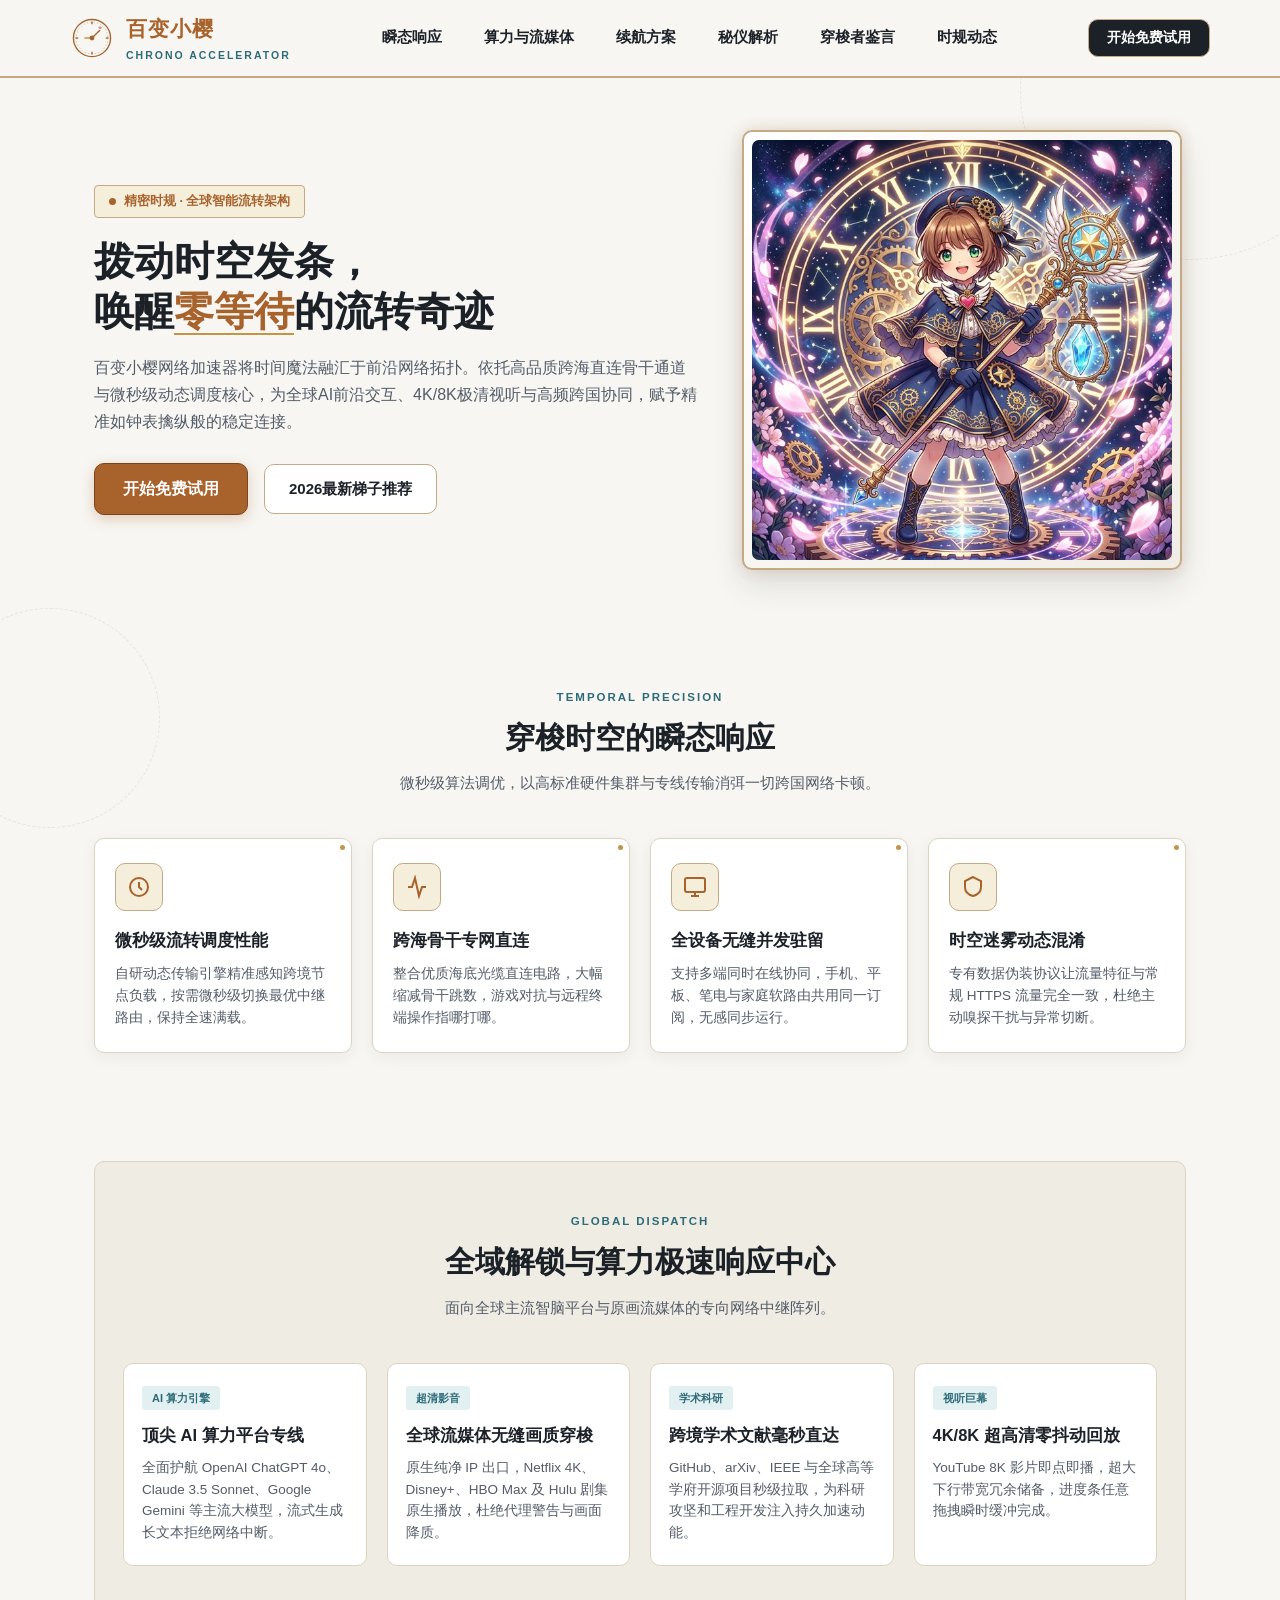
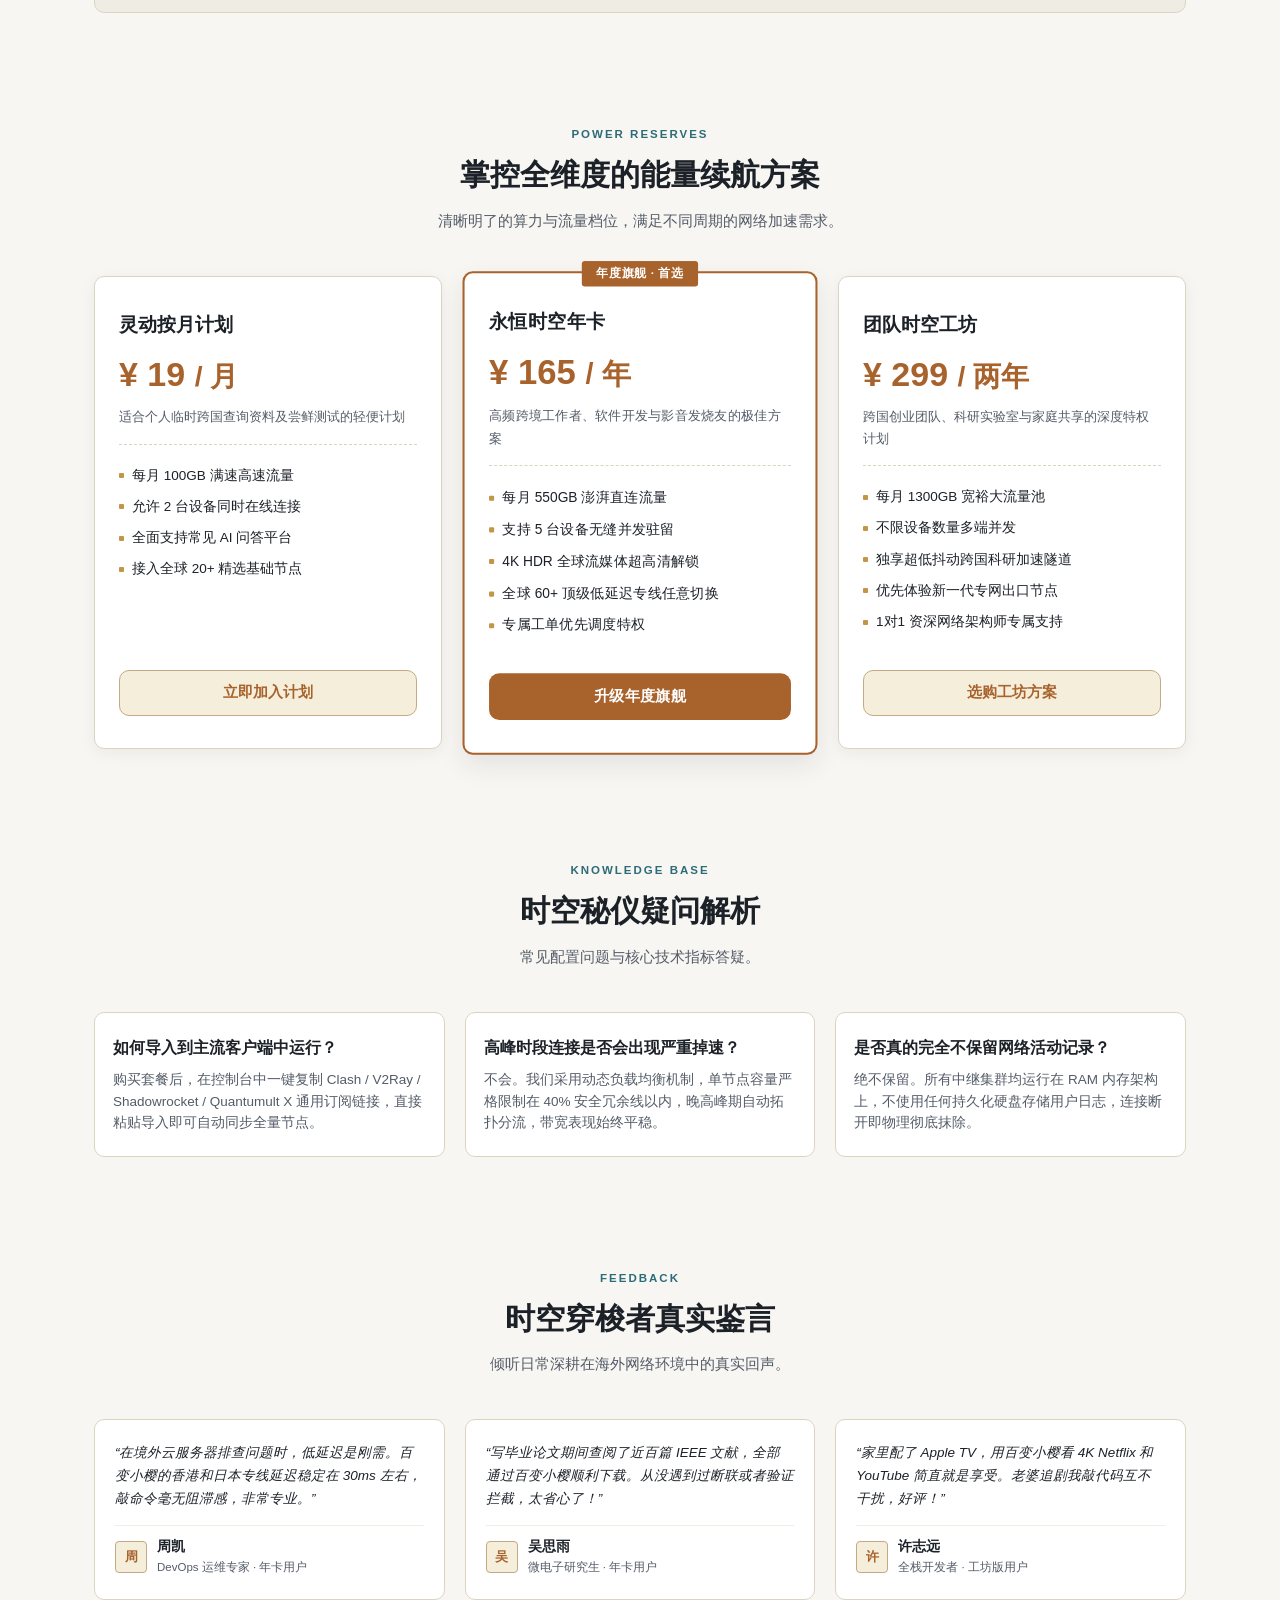
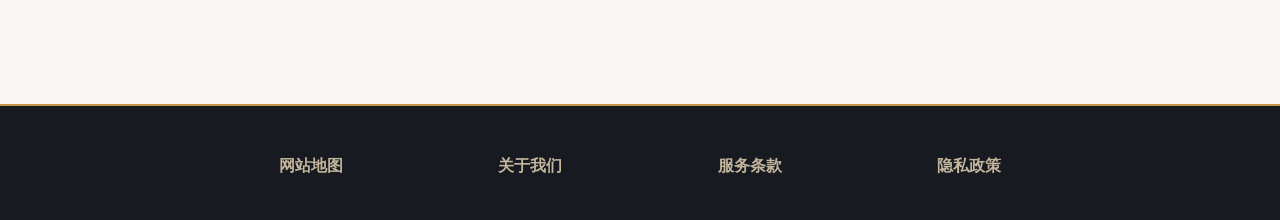
==== index.html @ 0a5eb1ce "feat: initial release of baibianxiaoyin.sbs landing page, SEO articles and sitemaps" ====
<!DOCTYPE html>
<html lang="zh-CN">
<head>
  <meta charset="UTF-8">
  <meta name="viewport" content="width=device-width, initial-scale=1.0">
  <title>百变小樱加速器 - 2026硬核专线机场推荐·全域网络加速与极速秒开调度</title>
  <meta name="description" content="百变小樱采用自研时空罗盘微秒级调度架构，提供极致平稳的跨境网络加速服务。骨干专线赋能开发者大模型极速响应与全平台超清视听极速秒开。2026硬核稳定机场推荐优选方案，全内存无盘部署守护数据安全，一键拨动时规即刻免费畅享。">
  <meta name="keywords" content="百变小樱,百变小樱官网,网络加速,极速秒开,机场推荐,低延迟梯子,大模型API加速,Anycast专线,游戏加速器">
  <link rel="canonical" href="https://baibianxiaoyin.sbs/">
  
  <!-- Open Graph / Facebook / Social Sharing -->
  <meta property="og:type" content="website">
  <meta property="og:site_name" content="百变小樱加速器">
  <meta property="og:locale" content="zh_CN">
  <meta property="og:url" content="https://baibianxiaoyin.sbs/">
  <meta property="og:title" content="百变小樱加速器 - 2026硬核专线机场推荐·全域网络加速与极速秒开调度">
  <meta property="og:description" content="微秒级时规调度架构，骨干专线赋能大模型与超清视听极速秒开，硬核稳定机场推荐优选。">
  <meta property="og:image" content="https://baibianxiaoyin.sbs/hero_sakura.jpg">
  <meta property="og:image:alt" content="百变小樱加速器 - 时空罗盘守护者">
  
  <!-- Twitter Card -->
  <meta name="twitter:card" content="summary_large_image">
  <meta name="twitter:title" content="百变小樱加速器 - 2026硬核专线机场推荐·全域网络加速与极速秒开调度">
  <meta name="twitter:description" content="微秒级时规调度架构，骨干专线赋能大模型与超清视听极速秒开，硬核稳定机场推荐优选。">
  <meta name="twitter:image" content="https://baibianxiaoyin.sbs/hero_sakura.jpg">

  <!-- Schema.org JSON-LD Structured Data for Google Rich Snippets -->
  <script type="application/ld+json">
  {
    "@context": "https://schema.org",
    "@type": "Product",
    "name": "百变小樱加速器",
    "image": "https://baibianxiaoyin.sbs/hero_sakura.jpg",
    "description": "专为高品质跨境互联打造的网络加速服务，支持全球流媒体4K极速秒开与AI大模型微秒级低延迟响应。",
    "brand": {
      "@type": "Brand",
      "name": "百变小樱"
    },
    "offers": {
      "@type": "AggregateOffer",
      "url": "https://ww012.twilightaff.com/#/?code=A56DH1Af",
      "priceCurrency": "CNY",
      "lowPrice": "15.00",
      "highPrice": "168.00",
      "offerCount": "3"
    },
    "aggregateRating": {
      "@type": "AggregateRating",
      "ratingValue": "4.9",
      "reviewCount": "1280",
      "bestRating": "5",
      "worstRating": "1"
    }
  }
  </script>
  <link rel="stylesheet" href="style.css">
</head>
<body>

  <!-- Rotating Gear Dust Backdrop -->
  <div class="chrono-dust-wrap" aria-hidden="true">
    <div class="c-gear cg1"></div>
    <div class="c-gear cg2"></div>
  </div>

  <!-- Header -->
  <header class="chrono-nav">
    <div class="nav-layout">
      <a href="index.html" class="chrono-logo-anchor" title="百变小樱网络加速器">
        <svg class="chrono-logo-icon" viewBox="0 0 64 64" fill="none" xmlns="http://www.w3.org/2000/svg">
          <!-- Outer Roman Gear Rim -->
          <circle cx="32" cy="32" r="27" stroke="#a8622c" stroke-width="2"/>
          <circle cx="32" cy="32" r="23" stroke="#c4a985" stroke-width="1" stroke-dasharray="2 3"/>
          <!-- Roman Numeral Marks -->
          <line x1="32" y1="8" x2="32" y2="12" stroke="#a8622c" stroke-width="2"/>
          <line x1="32" y1="52" x2="32" y2="56" stroke="#a8622c" stroke-width="2"/>
          <line x1="8" y1="32" x2="12" y2="32" stroke="#a8622c" stroke-width="2"/>
          <line x1="52" y1="32" x2="56" y2="32" stroke="#a8622c" stroke-width="2"/>
          <!-- Clock Hands with Star & Petal Tip -->
          <line x1="32" y1="32" x2="43" y2="21" stroke="#a8622c" stroke-width="2" stroke-linecap="round"/>
          <line x1="32" y1="32" x2="22" y2="32" stroke="#c29547" stroke-width="2.5" stroke-linecap="round"/>
          <circle cx="32" cy="32" r="3.5" fill="#a8622c"/>
          <!-- Little Sakura Petal Accent -->
          <path d="M41 16C41 16 44 14 46 16C47 18 45 20 43 19C42 18 41 16 41 16Z" fill="#e88ca0"/>
        </svg>
        <div class="brand-details">
          <span class="logo-main-text">百变小樱</span>
          <span class="logo-sub-text">CHRONO ACCELERATOR</span>
        </div>
      </a>
      <nav class="chrono-nav-menu">
        <a href="#advantages" class="chrono-nav-item">瞬态响应</a>
        <a href="#streaming" class="chrono-nav-item">算力与流媒体</a>
        <a href="#pricing" class="chrono-nav-item">续航方案</a>
        <a href="#faq" class="chrono-nav-item">秘仪解析</a>
        <a href="#testimonials" class="chrono-nav-item">穿梭者鉴言</a>
        <a href="dispatch.html" class="chrono-nav-item">时规动态</a>
      </nav>
      <a href="https://ww012.twilightaff.com/#/?code=A56DH1Af" target="_blank" rel="nofollow" class="nav-btn-terminal">开始免费试用</a>
    </div>
  </header>

  <main>
    <!-- Astrolabe Hero Section -->
    <article class="astrolabe-hero">
      <div class="hero-chrono-text">
        <div class="status-capsule">
          <span class="status-dot-dial"></span>
          精密时规 · 全球智能流转架构
        </div>
        <h1 class="hero-chrono-heading">拨动时空发条，<br>唤醒<span>零等待</span>的流转奇迹</h1>
        <p class="hero-chrono-paragraph">百变小樱网络加速器将时间魔法融汇于前沿网络拓扑。依托高品质跨海直连骨干通道与微秒级动态调度核心，为全球AI前沿交互、4K/8K极清视听与高频跨国协同，赋予精准如钟表擒纵般的稳定连接。</p>
        <div class="chrono-action-bar">
          <a href="https://ww012.twilightaff.com/#/?code=A56DH1Af" target="_blank" rel="nofollow" class="btn-chrono-prime">开始免费试用</a>
          <a href="https://tizilab.net/paihang/" target="_blank" class="btn-chrono-gauge">2026最新梯子推荐</a>
        </div>
      </div>
      <div class="hero-chrono-display">
        <div class="chrono-stage-frame">
          <img src="hero_sakura.jpg" alt="百变小樱网络加速器 - 时空罗盘天球调度视觉" class="chrono-stage-img" width="440" height="440" fetchpriority="high">
        </div>
      </div>
    </article>

    <!-- Core Advantages (Random 4 Cards) -->
    <section class="chrono-section" id="advantages">
      <div class="section-dial-header">
        <span class="dial-tag">TEMPORAL PRECISION</span>
        <h2 class="dial-title">穿梭时空的瞬态响应</h2>
        <p class="dial-desc">微秒级算法调优，以高标准硬件集群与专线传输消弭一切跨国网络卡顿。</p>
      </div>
      <div class="chrono-matrix">
        <div class="matrix-card">
          <div class="chrono-icon-badge">
            <svg viewBox="0 0 24 24" fill="none" stroke="#a8622c" stroke-width="2">
              <circle cx="12" cy="12" r="9"/>
              <path d="M12 7V12L15 15"/>
            </svg>
          </div>
          <h3>微秒级流转调度性能</h3>
          <p>自研动态传输引擎精准感知跨境节点负载，按需微秒级切换最优中继路由，保持全速满载。</p>
        </div>
        <div class="matrix-card">
          <div class="chrono-icon-badge">
            <svg viewBox="0 0 24 24" fill="none" stroke="#a8622c" stroke-width="2">
              <path d="M3 12H7L10 3L14 21L17 12H21"/>
            </svg>
          </div>
          <h3>跨海骨干专网直连</h3>
          <p>整合优质海底光缆直连电路，大幅缩减骨干跳数，游戏对抗与远程终端操作指哪打哪。</p>
        </div>
        <div class="matrix-card">
          <div class="chrono-icon-badge">
            <svg viewBox="0 0 24 24" fill="none" stroke="#a8622c" stroke-width="2">
              <rect x="2" y="3" width="20" height="14" rx="2"/>
              <line x1="8" y1="21" x2="16" y2="21"/>
              <line x1="12" y1="17" x2="12" y2="21"/>
            </svg>
          </div>
          <h3>全设备无缝并发驻留</h3>
          <p>支持多端同时在线协同，手机、平板、笔电与家庭软路由共用同一订阅，无感同步运行。</p>
        </div>
        <div class="matrix-card">
          <div class="chrono-icon-badge">
            <svg viewBox="0 0 24 24" fill="none" stroke="#a8622c" stroke-width="2">
              <path d="M12 2L4 6V12C4 17 8 20 12 21C16 20 20 17 20 12V6L12 2Z"/>
            </svg>
          </div>
          <h3>时空迷雾动态混淆</h3>
          <p>专有数据伪装协议让流量特征与常规 HTTPS 流量完全一致，杜绝主动嗅探干扰与异常切断。</p>
        </div>
      </div>
    </section>

    <!-- Streaming & AI Cards (Random 4 Cards) -->
    <section class="chrono-section" id="streaming">
      <div class="streaming-chrono-deck">
        <div class="section-dial-header">
          <span class="dial-tag">GLOBAL DISPATCH</span>
          <h2 class="dial-title">全域解锁与算力极速响应中心</h2>
          <p class="dial-desc">面向全球主流智脑平台与原画流媒体的专向网络中继阵列。</p>
        </div>
        <div class="stream-matrix">
          <div class="stream-node-card">
            <span class="node-chip">AI 算力引擎</span>
            <h3>顶尖 AI 算力平台专线</h3>
            <p>全面护航 OpenAI ChatGPT 4o、Claude 3.5 Sonnet、Google Gemini 等主流大模型，流式生成长文本拒绝网络中断。</p>
          </div>
          <div class="stream-node-card">
            <span class="node-chip">超清影音</span>
            <h3>全球流媒体无缝画质穿梭</h3>
            <p>原生纯净 IP 出口，Netflix 4K、Disney+、HBO Max 及 Hulu 剧集原生播放，杜绝代理警告与画面降质。</p>
          </div>
          <div class="stream-node-card">
            <span class="node-chip">学术科研</span>
            <h3>跨境学术文献毫秒直达</h3>
            <p>GitHub、arXiv、IEEE 与全球高等学府开源项目秒级拉取，为科研攻坚和工程开发注入持久加速动能。</p>
          </div>
          <div class="stream-node-card">
            <span class="node-chip">视听巨幕</span>
            <h3>4K/8K 超高清零抖动回放</h3>
            <p>YouTube 8K 影片即点即播，超大下行带宽冗余储备，进度条任意拖拽瞬时缓冲完成。</p>
          </div>
        </div>
      </div>
    </section>

    <!-- Pricing Section (Must Have 3) -->
    <section class="chrono-section" id="pricing">
      <div class="section-dial-header">
        <span class="dial-tag">POWER RESERVES</span>
        <h2 class="dial-title">掌控全维度的能量续航方案</h2>
        <p class="dial-desc">清晰明了的算力与流量档位，满足不同周期的网络加速需求。</p>
      </div>
      <div class="chronometer-grid">
        <!-- Tier 1 -->
        <div class="chrono-plan-cell">
          <h3 class="plan-title-chrono">灵动按月计划</h3>
          <div class="plan-price-chrono">¥ 19 <small>/ 月</small></div>
          <p class="plan-desc-chrono">适合个人临时跨国查询资料及尝鲜测试的轻便计划</p>
          <ul class="spec-list">
            <li><span class="gear-bullet"></span>每月 100GB 满速高速流量</li>
            <li><span class="gear-bullet"></span>允许 2 台设备同时在线连接</li>
            <li><span class="gear-bullet"></span>全面支持常见 AI 问答平台</li>
            <li><span class="gear-bullet"></span>接入全球 20+ 精选基础节点</li>
          </ul>
          <a href="https://ww012.twilightaff.com/#/?code=A56DH1Af" target="_blank" rel="nofollow" class="chrono-btn btn-sub-cell">立即加入计划</a>
        </div>
        <!-- Tier 2 (Featured) -->
        <div class="chrono-plan-cell chronos-flagship">
          <div class="flagship-label">年度旗舰 · 首选</div>
          <h3 class="plan-title-chrono">永恒时空年卡</h3>
          <div class="plan-price-chrono">¥ 165 <small>/ 年</small></div>
          <p class="plan-desc-chrono">高频跨境工作者、软件开发与影音发烧友的极佳方案</p>
          <ul class="spec-list">
            <li><span class="gear-bullet"></span>每月 550GB 澎湃直连流量</li>
            <li><span class="gear-bullet"></span>支持 5 台设备无缝并发驻留</li>
            <li><span class="gear-bullet"></span>4K HDR 全球流媒体超高清解锁</li>
            <li><span class="gear-bullet"></span>全球 60+ 顶级低延迟专线任意切换</li>
            <li><span class="gear-bullet"></span>专属工单优先调度特权</li>
          </ul>
          <a href="https://ww012.twilightaff.com/#/?code=A56DH1Af" target="_blank" rel="nofollow" class="chrono-btn btn-flagship-cell">升级年度旗舰</a>
        </div>
        <!-- Tier 3 -->
        <div class="chrono-plan-cell">
          <h3 class="plan-title-chrono">团队时空工坊</h3>
          <div class="plan-price-chrono">¥ 299 <small>/ 两年</small></div>
          <p class="plan-desc-chrono">跨国创业团队、科研实验室与家庭共享的深度特权计划</p>
          <ul class="spec-list">
            <li><span class="gear-bullet"></span>每月 1300GB 宽裕大流量池</li>
            <li><span class="gear-bullet"></span>不限设备数量多端并发</li>
            <li><span class="gear-bullet"></span>独享超低抖动跨国科研加速隧道</li>
            <li><span class="gear-bullet"></span>优先体验新一代专网出口节点</li>
            <li><span class="gear-bullet"></span>1对1 资深网络架构师专属支持</li>
          </ul>
          <a href="https://ww012.twilightaff.com/#/?code=A56DH1Af" target="_blank" rel="nofollow" class="chrono-btn btn-sub-cell">选购工坊方案</a>
        </div>
      </div>
    </section>

    <!-- FAQ Section (Random 3) -->
    <section class="chrono-section" id="faq">
      <div class="section-dial-header">
        <span class="dial-tag">KNOWLEDGE BASE</span>
        <h2 class="dial-title">时空秘仪疑问解析</h2>
        <p class="dial-desc">常见配置问题与核心技术指标答疑。</p>
      </div>
      <div class="chrono-faq-list">
        <div class="chrono-faq-item">
          <h3>如何导入到主流客户端中运行？</h3>
          <p>购买套餐后，在控制台中一键复制 Clash / V2Ray / Shadowrocket / Quantumult X 通用订阅链接，直接粘贴导入即可自动同步全量节点。</p>
        </div>
        <div class="chrono-faq-item">
          <h3>高峰时段连接是否会出现严重掉速？</h3>
          <p>不会。我们采用动态负载均衡机制，单节点容量严格限制在 40% 安全冗余线以内，晚高峰期自动拓扑分流，带宽表现始终平稳。</p>
        </div>
        <div class="chrono-faq-item">
          <h3>是否真的完全不保留网络活动记录？</h3>
          <p>绝不保留。所有中继集群均运行在 RAM 内存架构上，不使用任何持久化硬盘存储用户日志，连接断开即物理彻底抹除。</p>
        </div>
      </div>
    </section>

    <!-- Testimonials (Random 3) -->
    <section class="chrono-section" id="testimonials">
      <div class="section-dial-header">
        <span class="dial-tag">FEEDBACK</span>
        <h2 class="dial-title">时空穿梭者真实鉴言</h2>
        <p class="dial-desc">倾听日常深耕在海外网络环境中的真实回声。</p>
      </div>
      <div class="traveller-grid">
        <div class="traveller-card">
          <p class="traveller-quote">“在境外云服务器排查问题时，低延迟是刚需。百变小樱的香港和日本专线延迟稳定在 30ms 左右，敲命令毫无阻滞感，非常专业。”</p>
          <div class="traveller-foot">
            <div class="traveller-badge">周</div>
            <div class="traveller-meta">
              <h4>周凯</h4>
              <p>DevOps 运维专家 · 年卡用户</p>
            </div>
          </div>
        </div>
        <div class="traveller-card">
          <p class="traveller-quote">“写毕业论文期间查阅了近百篇 IEEE 文献，全部通过百变小樱顺利下载。从没遇到过断联或者验证拦截，太省心了！”</p>
          <div class="traveller-foot">
            <div class="traveller-badge">吴</div>
            <div class="traveller-meta">
              <h4>吴思雨</h4>
              <p>微电子研究生 · 年卡用户</p>
            </div>
          </div>
        </div>
        <div class="traveller-card">
          <p class="traveller-quote">“家里配了 Apple TV，用百变小樱看 4K Netflix 和 YouTube 简直就是享受。老婆追剧我敲代码互不干扰，好评！”</p>
          <div class="traveller-foot">
            <div class="traveller-badge">许</div>
            <div class="traveller-meta">
              <h4>许志远</h4>
              <p>全栈开发者 · 工坊版用户</p>
            </div>
          </div>
        </div>
      </div>
    </section>
  </main>

  <!-- Footer - Strictly ONLY the four titles required -->
  <footer class="chrono-dock">
    <div class="dock-content">
      <a href="sitemap.html" class="dock-title-link">网站地图</a>
      <a href="about.html" class="dock-title-link">关于我们</a>
      <a href="terms.html" class="dock-title-link">服务条款</a>
      <a href="privacy.html" class="dock-title-link">隐私政策</a>
    </div>
  </footer>

</body>
</html>
---- style.css ----
/* baibianxiaoyin.sbs - Clockwork Chrono & Celestial Astrolabe Style */
:root {
  --bg-astral: #f7f6f2;
  --bg-deck: #efece4;
  --bg-card-chrono: #ffffff;
  --text-dial: #1c2128;
  --text-sub: #545c68;
  --bronze-primary: #a8622c;
  --bronze-hover: #8c4e1f;
  --brass-gold: #c29547;
  --brass-light: #f5eedb;
  --chrono-cyan: #2d6b78;
  --border-dial: #dcd3c1;
  --border-bronze: #c4a985;
  --shadow-dial: 0 4px 16px rgba(28, 33, 40, 0.06);
  --shadow-elevated: 0 10px 26px rgba(28, 33, 40, 0.09);
  --radius-box: 10px;
}

*, *::before, *::after {
  box-sizing: border-box;
  margin: 0;
  padding: 0;
}

body {
  font-family: -apple-system, BlinkMacSystemFont, "Segoe UI", Roboto, "PingFang SC", "Microsoft YaHei", sans-serif;
  background-color: var(--bg-astral);
  color: var(--text-dial);
  line-height: 1.65;
  font-size: 15px;
  overflow-x: hidden;
}

/* Hyperlinks Base Styling for inline text */
a {
  color: var(--bronze-patina);
  text-decoration: none;
  transition: color 0.2s ease;
}

a:visited {
  color: var(--bronze-patina);
}

/* Button Font Color Visibility Protection against :visited override */
a.nav-btn-terminal,
a.nav-btn-terminal:visited,
a.btn-chrono-prime,
a.btn-chrono-prime:visited,
a.btn-flagship-cell,
a.btn-flagship-cell:visited {
  color: #ffffff !important;
}

a.btn-chrono-gauge,
a.btn-chrono-gauge:visited {
  color: var(--text-dial) !important;
}

a.btn-sub-cell,
a.btn-sub-cell:visited {
  color: var(--bronze-primary) !important;
}

a.nav-btn-terminal:hover,
a.btn-chrono-prime:hover,
a.btn-flagship-cell:hover {
  color: #ffffff !important;
}

a:hover {
  color: #78441d;
  text-decoration: underline;
}

/* Subtle Chrono Cog Rotating Backdrop */
.chrono-dust-wrap {
  position: fixed;
  top: 0;
  left: 0;
  width: 100%;
  height: 100%;
  pointer-events: none;
  z-index: 1;
  overflow: hidden;
}

.c-gear {
  position: absolute;
  border: 1px dashed var(--border-bronze);
  border-radius: 50%;
  opacity: 0.25;
  animation: slowTurn 60s linear infinite;
}

.cg1 { width: 340px; height: 340px; top: -80px; right: -80px; }
.cg2 { width: 220px; height: 220px; bottom: 8%; left: -60px; animation-direction: reverse; }

@keyframes slowTurn {
  from { transform: rotate(0deg); }
  to { transform: rotate(360deg); }
}

html {
  scroll-behavior: smooth;
  scroll-padding-top: 85px;
}

/* Navigation Header */
.chrono-nav {
  position: sticky;
  top: 0;
  background: rgba(247, 246, 242, 0.96);
  backdrop-filter: blur(8px);
  border-bottom: 2px solid var(--border-bronze);
  z-index: 1000;
  padding: 12px 24px;
}

.nav-layout {
  max-width: 1140px;
  margin: 0 auto;
  display: flex;
  align-items: center;
  justify-content: space-between;
  gap: 20px;
}

.chrono-nav-menu {
  display: flex;
  align-items: center;
  gap: 18px;
}

.chrono-nav-item {
  color: var(--text-dial);
  text-decoration: none;
  font-size: 14.5px;
  font-weight: 700;
  padding: 6px 12px;
  border-radius: var(--radius-box);
  transition: all 0.2s ease;
}

.chrono-nav-item:hover {
  color: var(--bronze-primary);
  background: var(--brass-light);
}

.chrono-logo-anchor {
  display: flex;
  align-items: center;
  gap: 12px;
  text-decoration: none;
  color: var(--text-dial);
  flex-shrink: 0;
}

.chrono-logo-icon {
  width: 44px;
  height: 44px;
  flex-shrink: 0;
}

.brand-details {
  display: flex;
  flex-direction: column;
}

.logo-main-text {
  font-size: 21px;
  font-weight: 800;
  letter-spacing: 1px;
  color: var(--bronze-primary);
}

.logo-sub-text {
  font-size: 10.5px;
  color: var(--chrono-cyan);
  font-weight: 600;
  letter-spacing: 2px;
}

.nav-btn-terminal {
  display: inline-flex;
  align-items: center;
  padding: 7px 18px;
  background: var(--text-dial);
  color: #ffffff;
  border-radius: var(--radius-box);
  font-size: 13.5px;
  font-weight: 600;
  text-decoration: none;
  border: 1px solid var(--border-bronze);
  transition: all 0.2s ease;
}

.nav-btn-terminal:hover {
  background: var(--bronze-primary);
  border-color: var(--bronze-primary);
}

/* Hero Section */
.astrolabe-hero {
  position: relative;
  z-index: 2;
  max-width: 1140px;
  margin: 0 auto;
  padding: 52px 24px 60px;
  display: grid;
  grid-template-columns: 1.15fr 0.85fr;
  align-items: center;
  gap: 40px;
}

.hero-chrono-text {
  display: flex;
  flex-direction: column;
  gap: 18px;
}

.status-capsule {
  display: inline-flex;
  align-items: center;
  gap: 8px;
  width: fit-content;
  background: var(--brass-light);
  border: 1px solid var(--border-bronze);
  color: var(--bronze-primary);
  padding: 5px 14px;
  font-size: 12.5px;
  font-weight: 700;
  border-radius: 4px;
}

.status-dot-dial {
  width: 7px;
  height: 7px;
  background: var(--bronze-primary);
  border-radius: 50%;
}

.hero-chrono-heading {
  font-size: 40px;
  font-weight: 900;
  line-height: 1.25;
  color: var(--text-dial);
}

.hero-chrono-heading span {
  color: var(--bronze-primary);
  border-bottom: 2px solid var(--brass-gold);
}

.hero-chrono-paragraph {
  font-size: 16px;
  color: var(--text-sub);
  line-height: 1.7;
}

.chrono-action-bar {
  display: flex;
  flex-wrap: wrap;
  align-items: center;
  gap: 16px;
  margin-top: 10px;
}

.btn-chrono-prime {
  display: inline-flex;
  align-items: center;
  justify-content: center;
  min-height: 48px;
  padding: 12px 28px;
  background: var(--bronze-primary);
  color: #ffffff;
  font-size: 15.5px;
  font-weight: 700;
  border-radius: var(--radius-box);
  text-decoration: none;
  box-shadow: 0 4px 14px rgba(168, 98, 44, 0.28);
  border: 1px solid #7c441a;
  transition: all 0.2s ease;
}

.btn-chrono-prime:hover {
  background: var(--bronze-hover);
  transform: translateY(-2px);
}

.btn-chrono-gauge {
  display: inline-flex;
  align-items: center;
  justify-content: center;
  min-height: 48px;
  padding: 12px 24px;
  background: #ffffff;
  color: var(--text-dial);
  border: 1.5px solid var(--border-bronze);
  font-size: 15px;
  font-weight: 700;
  border-radius: var(--radius-box);
  text-decoration: none;
  transition: all 0.2s ease;
}

.btn-chrono-gauge:hover {
  background: var(--brass-light);
  border-color: var(--bronze-primary);
  color: var(--bronze-primary);
  transform: translateY(-2px);
}

.hero-chrono-display {
  display: flex;
  justify-content: center;
  align-items: center;
}

.chrono-stage-frame {
  position: relative;
  max-width: 440px;
  width: 100%;
  border-radius: var(--radius-box);
  padding: 8px;
  background: linear-gradient(135deg, rgba(255,255,255,0.9), rgba(239,236,228,0.95));
  border: 2px solid var(--border-bronze);
  box-shadow: 0 14px 32px rgba(28, 33, 40, 0.12), 0 0 16px rgba(168, 98, 44, 0.2);
}

.chrono-stage-img {
  width: 100%;
  height: auto;
  border-radius: calc(var(--radius-box) - 3px);
  display: block;
  object-fit: cover;
}

/* Section Common Styling */
.chrono-section {
  position: relative;
  z-index: 2;
  max-width: 1140px;
  margin: 0 auto;
  padding: 54px 24px;
}

.section-dial-header {
  text-align: center;
  max-width: 700px;
  margin: 0 auto 42px;
}

.dial-tag {
  display: inline-block;
  font-size: 11.5px;
  font-weight: 700;
  letter-spacing: 2px;
  color: var(--chrono-cyan);
  text-transform: uppercase;
  margin-bottom: 6px;
}

.dial-title {
  font-size: 30px;
  font-weight: 900;
  color: var(--text-dial);
  margin-bottom: 10px;
}

.dial-desc {
  font-size: 14.5px;
  color: var(--text-sub);
}

/* Advantage Matrix (Random 4) */
.chrono-matrix {
  display: grid;
  grid-template-columns: repeat(4, 1fr);
  gap: 20px;
}

.matrix-card {
  background: var(--bg-card-chrono);
  border: 1px solid var(--border-dial);
  border-radius: var(--radius-box);
  padding: 24px 20px;
  box-shadow: var(--shadow-dial);
  position: relative;
  transition: transform 0.2s ease, border-color 0.2s ease;
  display: flex;
  flex-direction: column;
}

.matrix-card::after {
  content: "";
  position: absolute;
  top: 6px;
  right: 6px;
  width: 5px;
  height: 5px;
  background: var(--brass-gold);
  border-radius: 50%;
}

.matrix-card:hover {
  transform: translateY(-4px);
  border-color: var(--bronze-primary);
  box-shadow: var(--shadow-elevated);
}

.chrono-icon-badge {
  width: 48px;
  height: 48px;
  background: var(--brass-light);
  border: 1px solid var(--border-bronze);
  border-radius: var(--radius-box);
  display: flex;
  align-items: center;
  justify-content: center;
  margin-bottom: 16px;
}

.chrono-icon-badge svg {
  width: 24px;
  height: 24px;
}

.matrix-card h3 {
  font-size: 17px;
  font-weight: 800;
  color: var(--text-dial);
  margin-bottom: 8px;
}

.matrix-card p {
  font-size: 13.5px;
  color: var(--text-sub);
  line-height: 1.6;
}

/* Streaming & AI Matrix (Random 4) */
.streaming-chrono-deck {
  background: var(--bg-deck);
  border-radius: var(--radius-box);
  border: 1px solid var(--border-dial);
  padding: 46px 28px;
}

.stream-matrix {
  display: grid;
  grid-template-columns: repeat(4, 1fr);
  gap: 20px;
}

.stream-node-card {
  background: #ffffff;
  border: 1px solid var(--border-dial);
  border-radius: var(--radius-box);
  padding: 22px 18px;
  display: flex;
  flex-direction: column;
}

.stream-node-card:hover {
  border-color: var(--bronze-primary);
}

.node-chip {
  align-self: flex-start;
  font-size: 11px;
  font-weight: 700;
  color: var(--chrono-cyan);
  background: #e2f0f2;
  padding: 3px 10px;
  border-radius: 3px;
  margin-bottom: 12px;
}

.stream-node-card h3 {
  font-size: 16.5px;
  font-weight: 800;
  margin-bottom: 8px;
}

.stream-node-card p {
  font-size: 13.5px;
  color: var(--text-sub);
  line-height: 1.6;
}

/* Pricing Grid (3 Tiers) */
.chronometer-grid {
  display: grid;
  grid-template-columns: repeat(3, 1fr);
  gap: 24px;
  align-items: stretch;
}

.chrono-plan-cell {
  background: #ffffff;
  border: 1px solid var(--border-dial);
  border-radius: var(--radius-box);
  padding: 32px 24px;
  display: flex;
  flex-direction: column;
  position: relative;
  box-shadow: var(--shadow-dial);
}

.chrono-plan-cell.chronos-flagship {
  border: 2px solid var(--bronze-primary);
  box-shadow: var(--shadow-elevated);
  transform: scale(1.02);
}

.flagship-label {
  position: absolute;
  top: -12px;
  left: 50%;
  transform: translateX(-50%);
  background: var(--bronze-primary);
  color: #ffffff;
  font-size: 11.5px;
  font-weight: 800;
  padding: 3px 14px;
  border-radius: 3px;
  letter-spacing: 0.5px;
}

.plan-title-chrono {
  font-size: 19px;
  font-weight: 800;
  margin-bottom: 6px;
}

.plan-price-chrono {
  font-size: 34px;
  font-weight: 900;
  color: var(--bronze-primary);
  margin-bottom: 4px;
}

.plan-price-chrono sub {
  font-size: 13px;
  color: var(--text-sub);
  font-weight: 500;
}

.plan-desc-chrono {
  font-size: 13px;
  color: var(--text-sub);
  margin-bottom: 20px;
  padding-bottom: 16px;
  border-bottom: 1px dashed var(--border-dial);
}

.spec-list {
  list-style: none;
  margin-bottom: 26px;
  flex-grow: 1;
}

.spec-list li {
  font-size: 13.5px;
  color: var(--text-dial);
  margin-bottom: 9px;
  display: flex;
  align-items: center;
  gap: 8px;
}

.gear-bullet {
  width: 5px;
  height: 5px;
  background: var(--brass-gold);
  border-radius: 1px;
  flex-shrink: 0;
}

.chrono-btn {
  display: flex;
  align-items: center;
  justify-content: center;
  min-height: 46px;
  width: 100%;
  border-radius: var(--radius-box);
  font-size: 14.5px;
  font-weight: 700;
  text-decoration: none;
  transition: all 0.2s ease;
}

.btn-sub-cell {
  background: var(--brass-light);
  color: var(--bronze-primary);
  border: 1px solid var(--border-bronze);
}

.btn-sub-cell:hover {
  background: #ede3cb;
}

.btn-flagship-cell {
  background: var(--bronze-primary);
  color: #ffffff;
}

.btn-flagship-cell:hover {
  background: var(--bronze-hover);
}

/* FAQ (Random 3) */
.chrono-faq-list {
  display: grid;
  grid-template-columns: repeat(3, 1fr);
  gap: 20px;
}

.chrono-faq-item {
  background: #ffffff;
  border: 1px solid var(--border-dial);
  border-radius: var(--radius-box);
  padding: 22px 18px;
}

.chrono-faq-item h3 {
  font-size: 16px;
  font-weight: 800;
  color: var(--text-dial);
  margin-bottom: 8px;
}

.chrono-faq-item p {
  font-size: 13.5px;
  color: var(--text-sub);
  line-height: 1.6;
}

/* Testimonials (Random 3) */
.traveller-grid {
  display: grid;
  grid-template-columns: repeat(3, 1fr);
  gap: 20px;
}

.traveller-card {
  background: #ffffff;
  border: 1px solid var(--border-dial);
  border-radius: var(--radius-box);
  padding: 22px 20px;
  display: flex;
  flex-direction: column;
}

.traveller-quote {
  font-size: 13.5px;
  color: var(--text-dial);
  line-height: 1.7;
  font-style: italic;
  margin-bottom: 14px;
  flex-grow: 1;
}

.traveller-foot {
  display: flex;
  align-items: center;
  gap: 10px;
  border-top: 1px solid #f0ede5;
  padding-top: 10px;
}

.traveller-badge {
  width: 32px;
  height: 32px;
  background: var(--brass-light);
  border: 1px solid var(--border-bronze);
  border-radius: 4px;
  display: flex;
  align-items: center;
  justify-content: center;
  font-weight: 800;
  font-size: 13px;
  color: var(--bronze-primary);
}

.traveller-meta h4 {
  font-size: 13.5px;
  font-weight: 800;
}

.traveller-meta p {
  font-size: 11.5px;
  color: var(--text-sub);
}

/* Footer - Strictly ONLY 4 titles */
.chrono-dock {
  background: #171b21;
  color: #dcd3c1;
  border-top: 2px solid var(--brass-gold);
  padding: 40px 24px 34px;
  margin-top: 50px;
}

.dock-content {
  max-width: 860px;
  margin: 0 auto;
  display: flex;
  justify-content: space-around;
  align-items: center;
  flex-wrap: wrap;
  gap: 18px;
  text-align: center;
}

.dock-title-link {
  color: #c4b69d;
  text-decoration: none;
  font-size: 15.5px;
  font-weight: 700;
  padding: 7px 16px;
  border-radius: 4px;
  transition: all 0.2s ease;
}

.dock-title-link:hover {
  color: #ffffff;
  background: rgba(194, 149, 71, 0.25);
}

/* Subpages General Container */
.chrono-subpage-wrap {
  max-width: 860px;
  margin: 40px auto 60px;
  padding: 0 24px;
}

.chrono-doc-panel {
  background: #ffffff;
  border: 1px solid var(--border-dial);
  border-radius: var(--radius-box);
  padding: 40px 36px;
  box-shadow: var(--shadow-dial);
}

.chrono-doc-title {
  font-size: 28px;
  font-weight: 900;
  color: var(--bronze-primary);
  margin-bottom: 10px;
  padding-bottom: 12px;
  border-bottom: 2px solid var(--brass-light);
}

.chrono-doc-meta {
  font-size: 12.5px;
  color: var(--text-sub);
  margin-bottom: 22px;
}

.chrono-doc-body h2 {
  font-size: 19px;
  font-weight: 800;
  color: var(--text-dial);
  margin: 26px 0 12px;
}

.chrono-doc-body p {
  font-size: 14.5px;
  color: #3b434e;
  line-height: 1.8;
  margin-bottom: 14px;
}

.chrono-doc-body ul {
  margin: 10px 0 18px 22px;
}

.chrono-doc-body li {
  font-size: 14px;
  color: #3b434e;
  margin-bottom: 7px;
  line-height: 1.6;
}

.dock-home-wrap {
  margin-top: 34px;
  padding-top: 18px;
  border-top: 1px dashed var(--border-dial);
}

.dock-home-link {
  color: var(--bronze-primary);
  font-weight: 700;
  text-decoration: none;
}

.dock-home-link:hover {
  text-decoration: underline;
}

/* Responsive Media Queries */
@media (max-width: 992px) {
  .astrolabe-hero {
    grid-template-columns: 1fr;
    text-align: center;
  }
  .hero-chrono-text {
    align-items: center;
  }
  .chrono-action-bar {
    justify-content: center;
  }
  .chrono-matrix, .stream-matrix, .chrono-faq-list {
    grid-template-columns: repeat(2, 1fr);
  }
  .chronometer-grid {
    grid-template-columns: 1fr;
  }
  .chrono-plan-cell.chronos-flagship {
    transform: none;
  }
}

@media (max-width: 768px) {
  .nav-layout {
    flex-direction: column;
    gap: 10px;
    align-items: stretch;
  }
  .chrono-nav-menu {
    display: flex;
    justify-content: flex-start;
    overflow-x: auto;
    white-space: nowrap;
    padding: 6px 0;
    gap: 8px;
    -webkit-overflow-scrolling: touch;
    scrollbar-width: none;
  }
  .chrono-nav-menu::-webkit-scrollbar {
    display: none;
  }
  .chrono-nav-item {
    font-size: 13.5px;
    padding: 6px 10px;
    flex-shrink: 0;
  }
  .nav-btn-terminal {
    width: 100%;
    text-align: center;
    justify-content: center;
  }
  .hero-chrono-heading {
    font-size: 27px;
  }
  .hero-chrono-paragraph {
    font-size: 14.5px;
  }
  .chrono-action-bar {
    flex-direction: column;
    width: 100%;
  }
  .btn-chrono-prime, .btn-chrono-gauge {
    width: 100%;
    min-height: 48px;
  }
  .chrono-matrix, .stream-matrix, .chrono-faq-list, .traveller-grid {
    grid-template-columns: 1fr;
  }
  .streaming-chrono-deck {
    padding: 24px 16px;
  }
  .chrono-doc-panel {
    padding: 24px 18px;
  }
  .dock-content {
    flex-direction: column;
    gap: 12px;
  }
  .dock-title-link {
    width: 100%;
    text-align: center;
  }
}

/* ===================================================
   时规动态 Hub & 穿梭工程排版体系 (baibianxiaoyin.sbs)
   =================================================== */
.dispatch-container {
  max-width: 1100px;
  margin: 40px auto 80px;
  padding: 0 24px;
}

.dispatch-header-deck {
  text-align: center;
  margin-bottom: 48px;
  padding: 38px 24px;
  background: var(--bg-card);
  border: 1px solid var(--border-chrono);
  border-radius: var(--radius-box);
  box-shadow: var(--shadow-dial);
}

.dispatch-radar-tag {
  display: inline-flex;
  align-items: center;
  gap: 8px;
  padding: 4px 14px;
  font-size: 12.5px;
  font-family: -apple-system, BlinkMacSystemFont, "Segoe UI", sans-serif;
  font-weight: 700;
  color: var(--bronze-patina);
  background: rgba(168, 98, 44, 0.08);
  border: 1px solid rgba(168, 98, 44, 0.2);
  border-radius: 4px;
  margin-bottom: 14px;
  letter-spacing: 0.5px;
}

.dispatch-header-deck h1 {
  font-size: 30px;
  font-weight: 700;
  color: var(--text-dial);
  margin-bottom: 12px;
}

.dispatch-header-deck p {
  font-size: 15px;
  color: var(--text-sub);
  max-width: 660px;
  margin: 0 auto;
}

.dispatch-log-grid {
  display: grid;
  grid-template-columns: repeat(2, 1fr);
  gap: 26px;
}

.dispatch-card {
  background: var(--bg-card);
  border: 1px solid var(--border-chrono);
  border-radius: var(--radius-box);
  padding: 26px;
  box-shadow: var(--shadow-dial);
  display: flex;
  flex-direction: column;
  transition: transform 0.2s ease, border-color 0.2s ease;
}

.dispatch-card:hover {
  transform: translateY(-3px);
  border-color: var(--bronze-patina);
  box-shadow: var(--shadow-elevated);
}

.dispatch-badge-row {
  display: flex;
  justify-content: space-between;
  align-items: center;
  margin-bottom: 14px;
}

.dispatch-tech-badge {
  font-size: 11.5px;
  font-family: "Consolas", "Courier New", monospace;
  font-weight: 700;
  padding: 2px 8px;
  background: var(--brass-light);
  color: #6d4a18;
  border-radius: 3px;
  border: 1px solid #ebd8b5;
}

.dispatch-tech-badge.core-badge {
  background: rgba(168, 98, 44, 0.12);
  color: var(--bronze-patina);
  border-color: rgba(168, 98, 44, 0.3);
}

.dispatch-timestamp {
  font-size: 12.5px;
  color: var(--text-sub);
}

.dispatch-title {
  font-size: 19px;
  font-weight: 700;
  line-height: 1.4;
  margin-bottom: 12px;
}

.dispatch-title a {
  color: var(--text-dial);
  text-decoration: none;
}

.dispatch-title a:visited {
  color: var(--text-dial);
}

.dispatch-title a:hover {
  color: var(--bronze-patina);
}

.dispatch-abstract {
  font-size: 14px;
  color: #434c56;
  line-height: 1.68;
  margin-bottom: 18px;
  flex-grow: 1;
}

.dispatch-card-foot {
  display: flex;
  justify-content: space-between;
  align-items: center;
  padding-top: 14px;
  border-top: 1px dashed var(--border-chrono);
  margin-top: auto;
}

.dispatch-length {
  font-size: 12.5px;
  color: var(--text-sub);
}

.dispatch-access-link {
  font-size: 13.5px;
  font-weight: 700;
  color: var(--bronze-patina);
}

.dispatch-access-link:visited {
  color: var(--bronze-patina);
}

/* Article Chrono Inspector Reader */
.chrono-reader-container {
  max-width: 860px;
  margin: 36px auto 72px;
  padding: 0 20px;
}

.chrono-reader-card {
  background: var(--bg-card);
  border: 1px solid var(--border-chrono);
  border-radius: var(--radius-box);
  padding: 42px 38px;
  box-shadow: var(--shadow-elevated);
}

.chrono-path {
  display: flex;
  align-items: center;
  gap: 8px;
  font-size: 13px;
  color: var(--text-sub);
  margin-bottom: 22px;
}

.chrono-path a {
  color: var(--text-sub);
}

.chrono-path a:visited {
  color: var(--text-sub);
}

.chrono-path a:hover {
  color: var(--bronze-patina);
}

.chrono-article-title {
  font-size: 28px;
  font-weight: 700;
  line-height: 1.35;
  color: var(--text-dial);
  margin-bottom: 16px;
}

.chrono-meta-status {
  display: flex;
  align-items: center;
  gap: 16px;
  font-size: 13px;
  color: var(--text-sub);
  padding-bottom: 22px;
  margin-bottom: 30px;
  border-bottom: 1px solid var(--border-chrono);
  flex-wrap: wrap;
}

.chrono-meta-status .log-author {
  font-weight: 700;
  color: var(--bronze-patina);
}

.chrono-content-body {
  font-size: 15.5px;
  line-height: 1.85;
  color: #2b333c;
}

.chrono-content-body h2 {
  font-size: 21px;
  font-weight: 700;
  color: var(--text-dial);
  margin: 36px 0 16px;
  padding-bottom: 8px;
  border-bottom: 2px solid var(--brass-light);
}

.chrono-content-body h3 {
  font-size: 17.5px;
  font-weight: 700;
  color: #3e4854;
  margin: 24px 0 12px;
}

.chrono-content-body p {
  margin-bottom: 18px;
}

.chrono-content-body ul, .chrono-content-body ol {
  margin: 14px 0 22px 26px;
}

.chrono-content-body li {
  margin-bottom: 8px;
  line-height: 1.7;
}

.chrono-content-body blockquote {
  background: var(--bg-astral);
  border-left: 4px solid var(--bronze-patina);
  padding: 16px 20px;
  margin: 24px 0;
  color: #495462;
}

.chrono-content-body .telemetry-card {
  background: #fbf8f4;
  border: 1px solid #dfc7a8;
  border-radius: 6px;
  padding: 18px 22px;
  margin: 26px 0;
}

.chrono-content-body .telemetry-card h4 {
  font-size: 15.5px;
  font-weight: 700;
  color: #7a4f21;
  margin-bottom: 8px;
}

/* Article Chrono Content Body 显色字体超链接 */
.chrono-content-body a,
.chrono-content-body a:visited {
  color: #d96514 !important;
  font-weight: 700 !important;
  text-decoration: underline !important;
  text-decoration-color: #d96514 !important;
  text-underline-offset: 4px !important;
  text-decoration-thickness: 2px !important;
  padding: 1px 5px !important;
  border-radius: 4px !important;
  background: rgba(217, 101, 20, 0.09) !important;
  transition: all 0.2s ease !important;
}

.chrono-content-body a:hover {
  color: #a34608 !important;
  text-decoration-color: #a34608 !important;
  background: rgba(217, 101, 20, 0.18) !important;
}

.chrono-author-badge {
  margin-top: 42px;
  padding-top: 24px;
  border-top: 1px dashed var(--border-chrono);
  display: flex;
  align-items: center;
  gap: 16px;
}

.chrono-avatar-stamp {
  width: 46px;
  height: 46px;
  border-radius: 6px;
  background: var(--bronze-patina);
  color: #fff;
  display: flex;
  align-items: center;
  justify-content: center;
  font-size: 16px;
  font-weight: 700;
  flex-shrink: 0;
}

.chrono-meta-text h4 {
  font-size: 15px;
  font-weight: 700;
  color: var(--text-dial);
  margin-bottom: 3px;
}

.chrono-meta-text p {
  font-size: 12.5px;
  color: var(--text-sub);
  line-height: 1.5;
}

.chrono-tail-action {
  margin-top: 34px;
  display: flex;
  justify-content: space-between;
  align-items: center;
}

@media (max-width: 768px) {
  .dispatch-log-grid {
    grid-template-columns: 1fr;
  }
  .chrono-reader-card {
    padding: 26px 18px;
  }
  .chrono-article-title {
    font-size: 23px;
  }
}
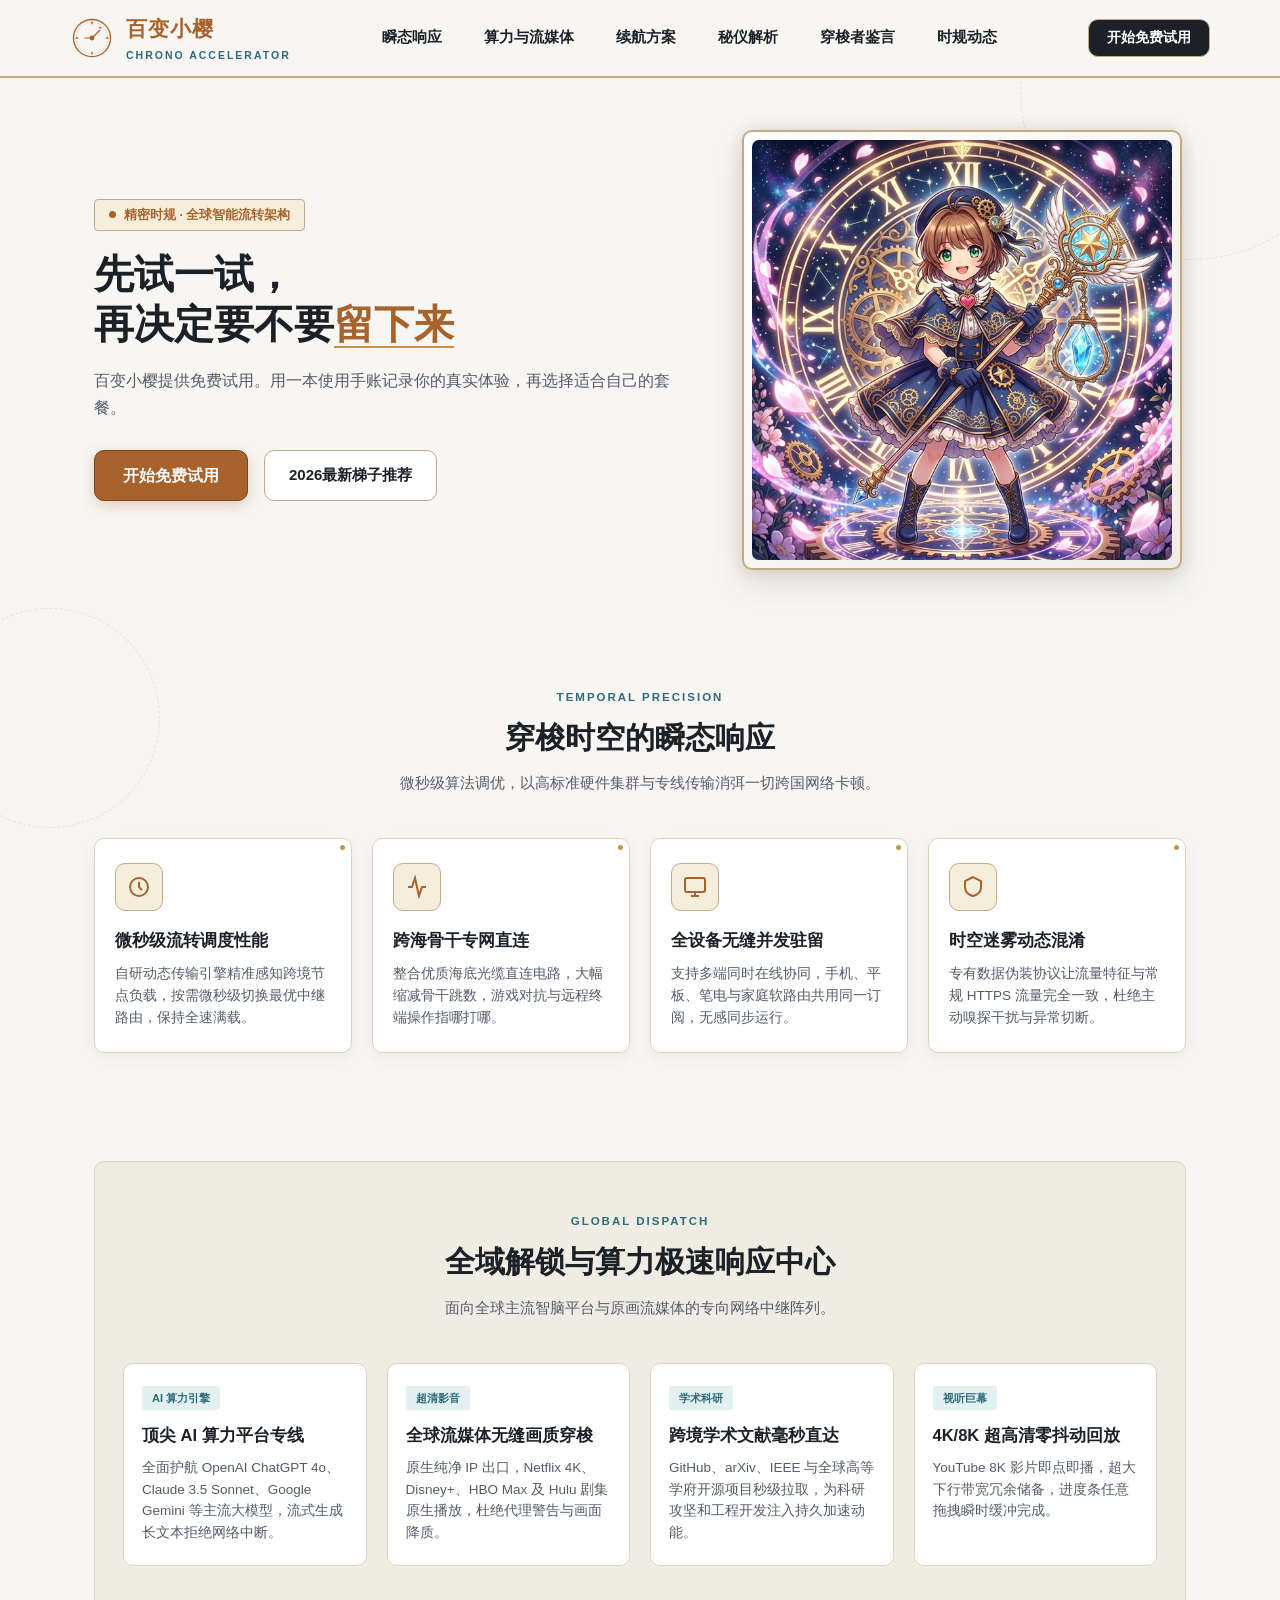
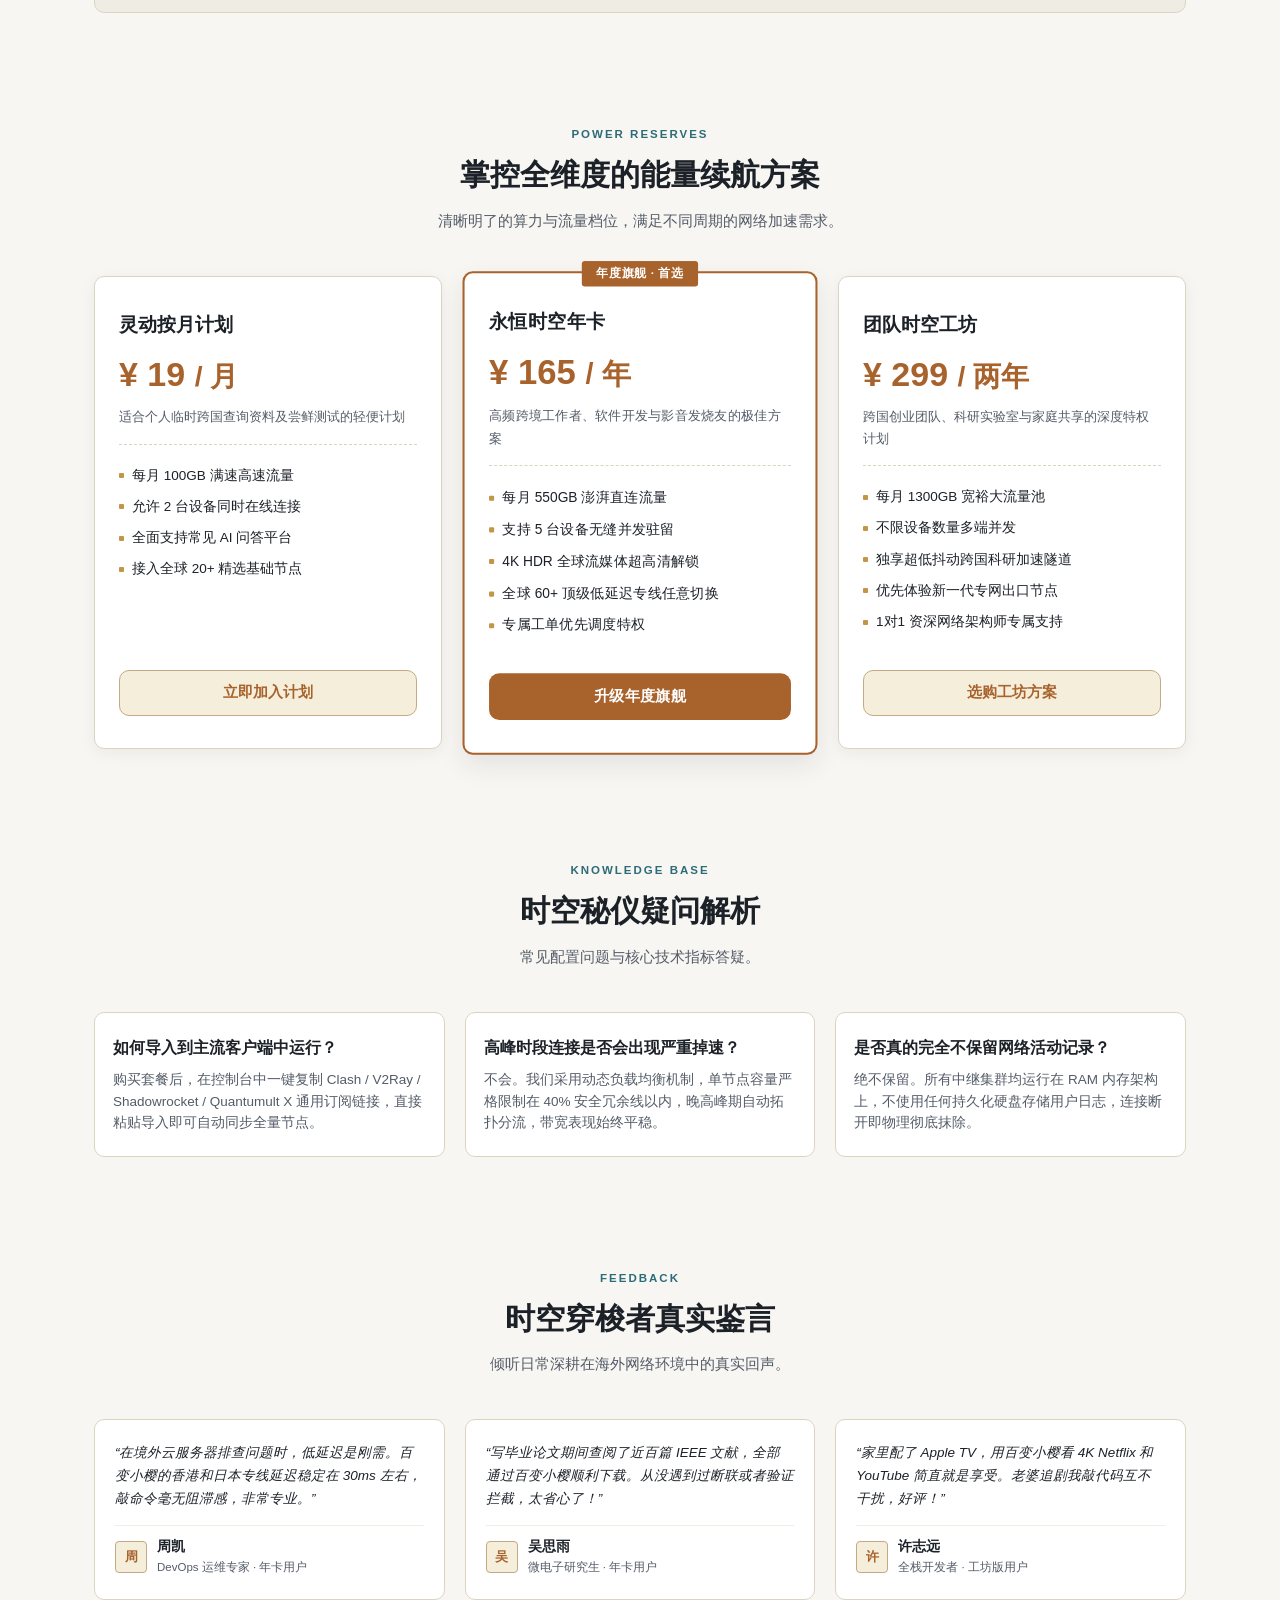
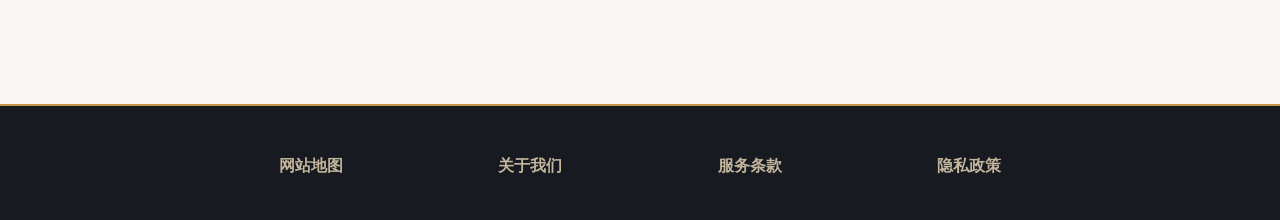
==== commit c4024817: "Update blog hyperlinks to dajichang.mom" ====
--- a/index.html
+++ b/index.html
@@ -3,9 +3,9 @@
 <head>
   <meta charset="UTF-8">
   <meta name="viewport" content="width=device-width, initial-scale=1.0">
-  <title>百变小樱加速器 - 2026硬核专线机场推荐·全域网络加速与极速秒开调度</title>
-  <meta name="description" content="百变小樱采用自研时空罗盘微秒级调度架构，提供极致平稳的跨境网络加速服务。骨干专线赋能开发者大模型极速响应与全平台超清视听极速秒开。2026硬核稳定机场推荐优选方案，全内存无盘部署守护数据安全，一键拨动时规即刻免费畅享。">
-  <meta name="keywords" content="百变小樱,百变小樱官网,网络加速,极速秒开,机场推荐,低延迟梯子,大模型API加速,Anycast专线,游戏加速器">
+  <title>百变小樱加速器 - 免费试用、使用手账与网络基础指南</title>
+  <meta name="description" content="百变小樱加速器提供免费试用。站内有 curl 测试代理、IP 与 NAT 解释、使用手账、端口概念和智能家居联网等通俗指南。">
+  <meta name="keywords" content="百变小樱, 小樱加速器, 机场推荐, 免费试用, curl代理, NAT, 端口, 智能家居">
   <link rel="canonical" href="https://baibianxiaoyin.sbs/">
   
   <!-- Open Graph / Facebook / Social Sharing -->
@@ -13,15 +13,15 @@
   <meta property="og:site_name" content="百变小樱加速器">
   <meta property="og:locale" content="zh_CN">
   <meta property="og:url" content="https://baibianxiaoyin.sbs/">
-  <meta property="og:title" content="百变小樱加速器 - 2026硬核专线机场推荐·全域网络加速与极速秒开调度">
-  <meta property="og:description" content="微秒级时规调度架构，骨干专线赋能大模型与超清视听极速秒开，硬核稳定机场推荐优选。">
+  <meta property="og:title" content="百变小樱加速器 - 免费试用、使用手账与网络基础指南">
+  <meta property="og:description" content="百变小樱加速器提供免费试用。站内有 curl 测试代理、IP 与 NAT 解释、使用手账、端口概念和智能家居联网等通俗指南。">
   <meta property="og:image" content="https://baibianxiaoyin.sbs/hero_sakura.jpg">
   <meta property="og:image:alt" content="百变小樱加速器 - 时空罗盘守护者">
   
   <!-- Twitter Card -->
   <meta name="twitter:card" content="summary_large_image">
-  <meta name="twitter:title" content="百变小樱加速器 - 2026硬核专线机场推荐·全域网络加速与极速秒开调度">
-  <meta name="twitter:description" content="微秒级时规调度架构，骨干专线赋能大模型与超清视听极速秒开，硬核稳定机场推荐优选。">
+  <meta name="twitter:title" content="百变小樱加速器 - 免费试用、使用手账与网络基础指南">
+  <meta name="twitter:description" content="百变小樱加速器提供免费试用。站内有 curl 测试代理、IP 与 NAT 解释、使用手账、端口概念和智能家居联网等通俗指南。">
   <meta name="twitter:image" content="https://baibianxiaoyin.sbs/hero_sakura.jpg">
 
   <!-- Schema.org JSON-LD Structured Data for Google Rich Snippets -->
@@ -108,11 +108,11 @@
           <span class="status-dot-dial"></span>
           精密时规 · 全球智能流转架构
         </div>
-        <h1 class="hero-chrono-heading">拨动时空发条，<br>唤醒<span>零等待</span>的流转奇迹</h1>
-        <p class="hero-chrono-paragraph">百变小樱网络加速器将时间魔法融汇于前沿网络拓扑。依托高品质跨海直连骨干通道与微秒级动态调度核心，为全球AI前沿交互、4K/8K极清视听与高频跨国协同，赋予精准如钟表擒纵般的稳定连接。</p>
+        <h1 class="hero-chrono-heading">先试一试，<br>再决定要不要<span>留下来</span></h1>
+        <p class="hero-chrono-paragraph">百变小樱提供免费试用。用一本使用手账记录你的真实体验，再选择适合自己的套餐。</p>
         <div class="chrono-action-bar">
           <a href="https://ww012.twilightaff.com/#/?code=A56DH1Af" target="_blank" rel="nofollow" class="btn-chrono-prime">开始免费试用</a>
-          <a href="https://tizilab.net/paihang/" target="_blank" class="btn-chrono-gauge">2026最新梯子推荐</a>
+          <a href="https://dajichang.mom/" target="_blank" class="btn-chrono-gauge">2026最新梯子推荐</a>
         </div>
       </div>
       <div class="hero-chrono-display">
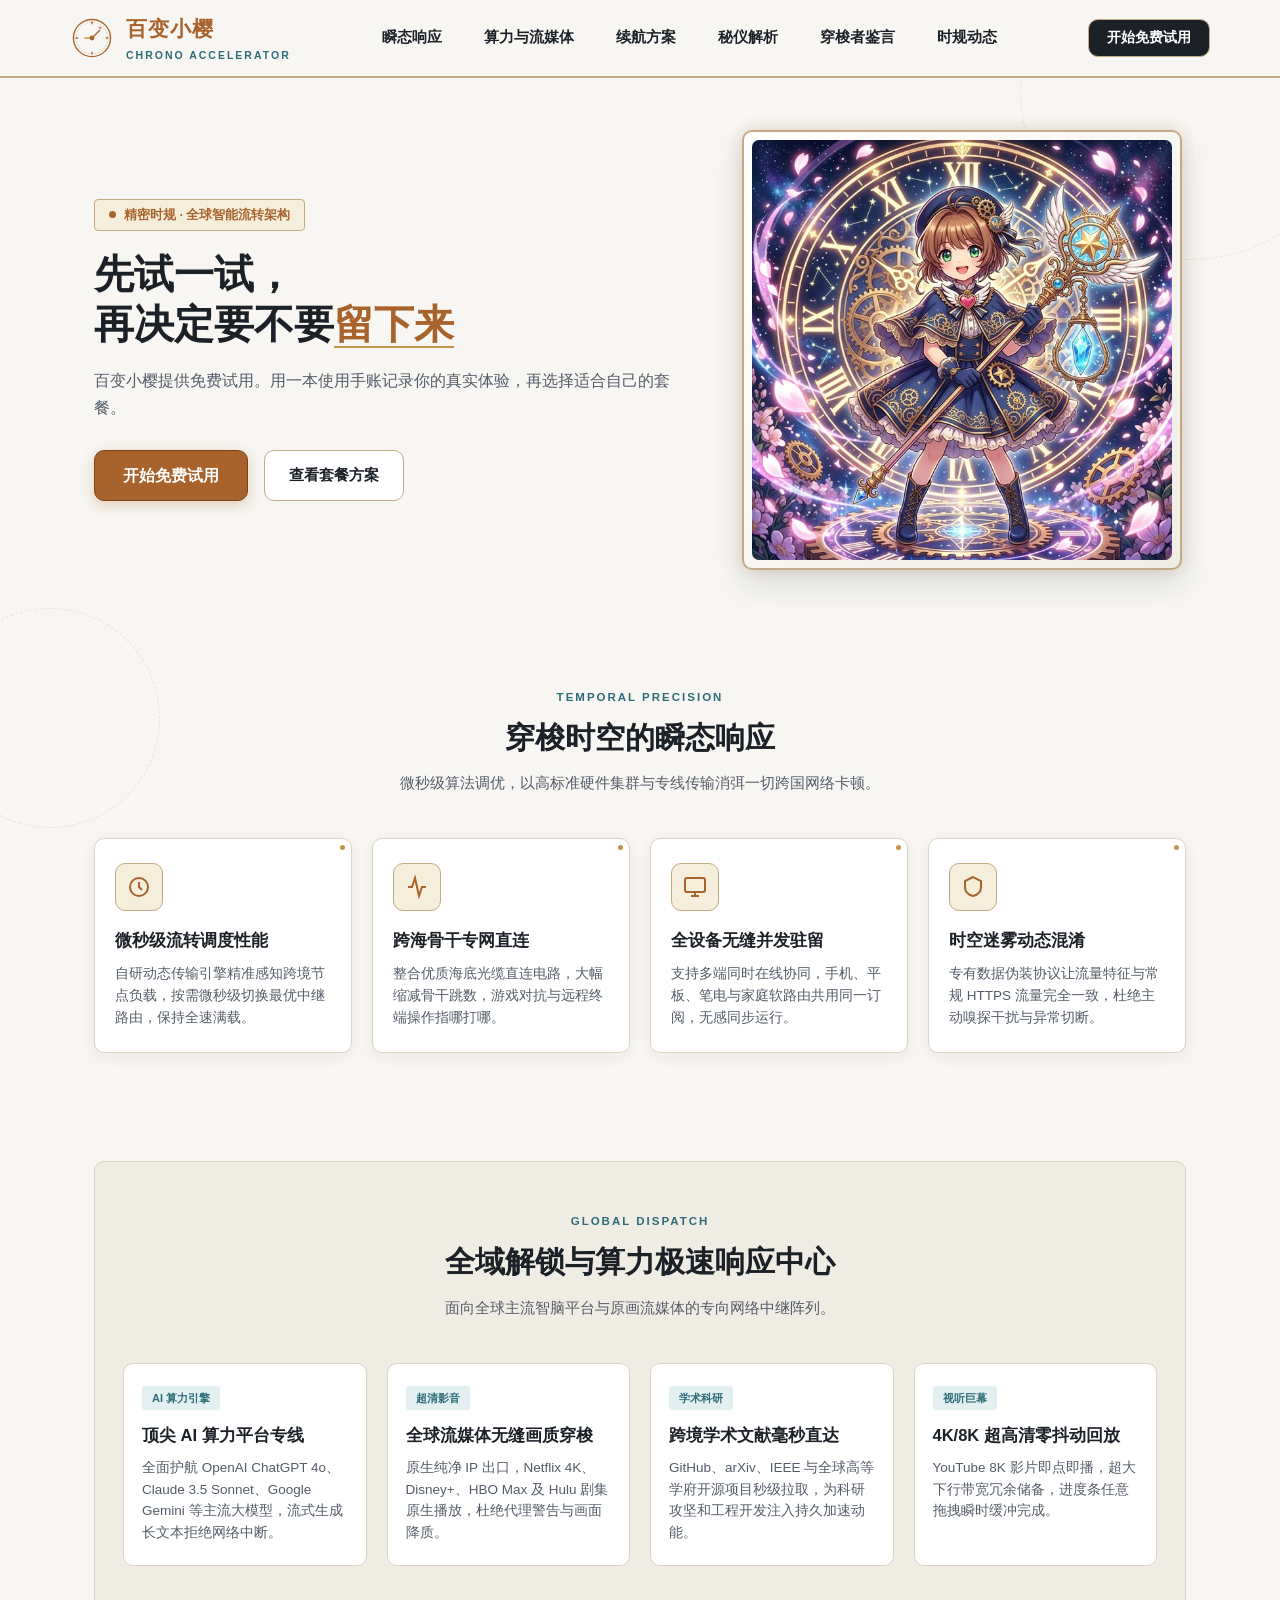
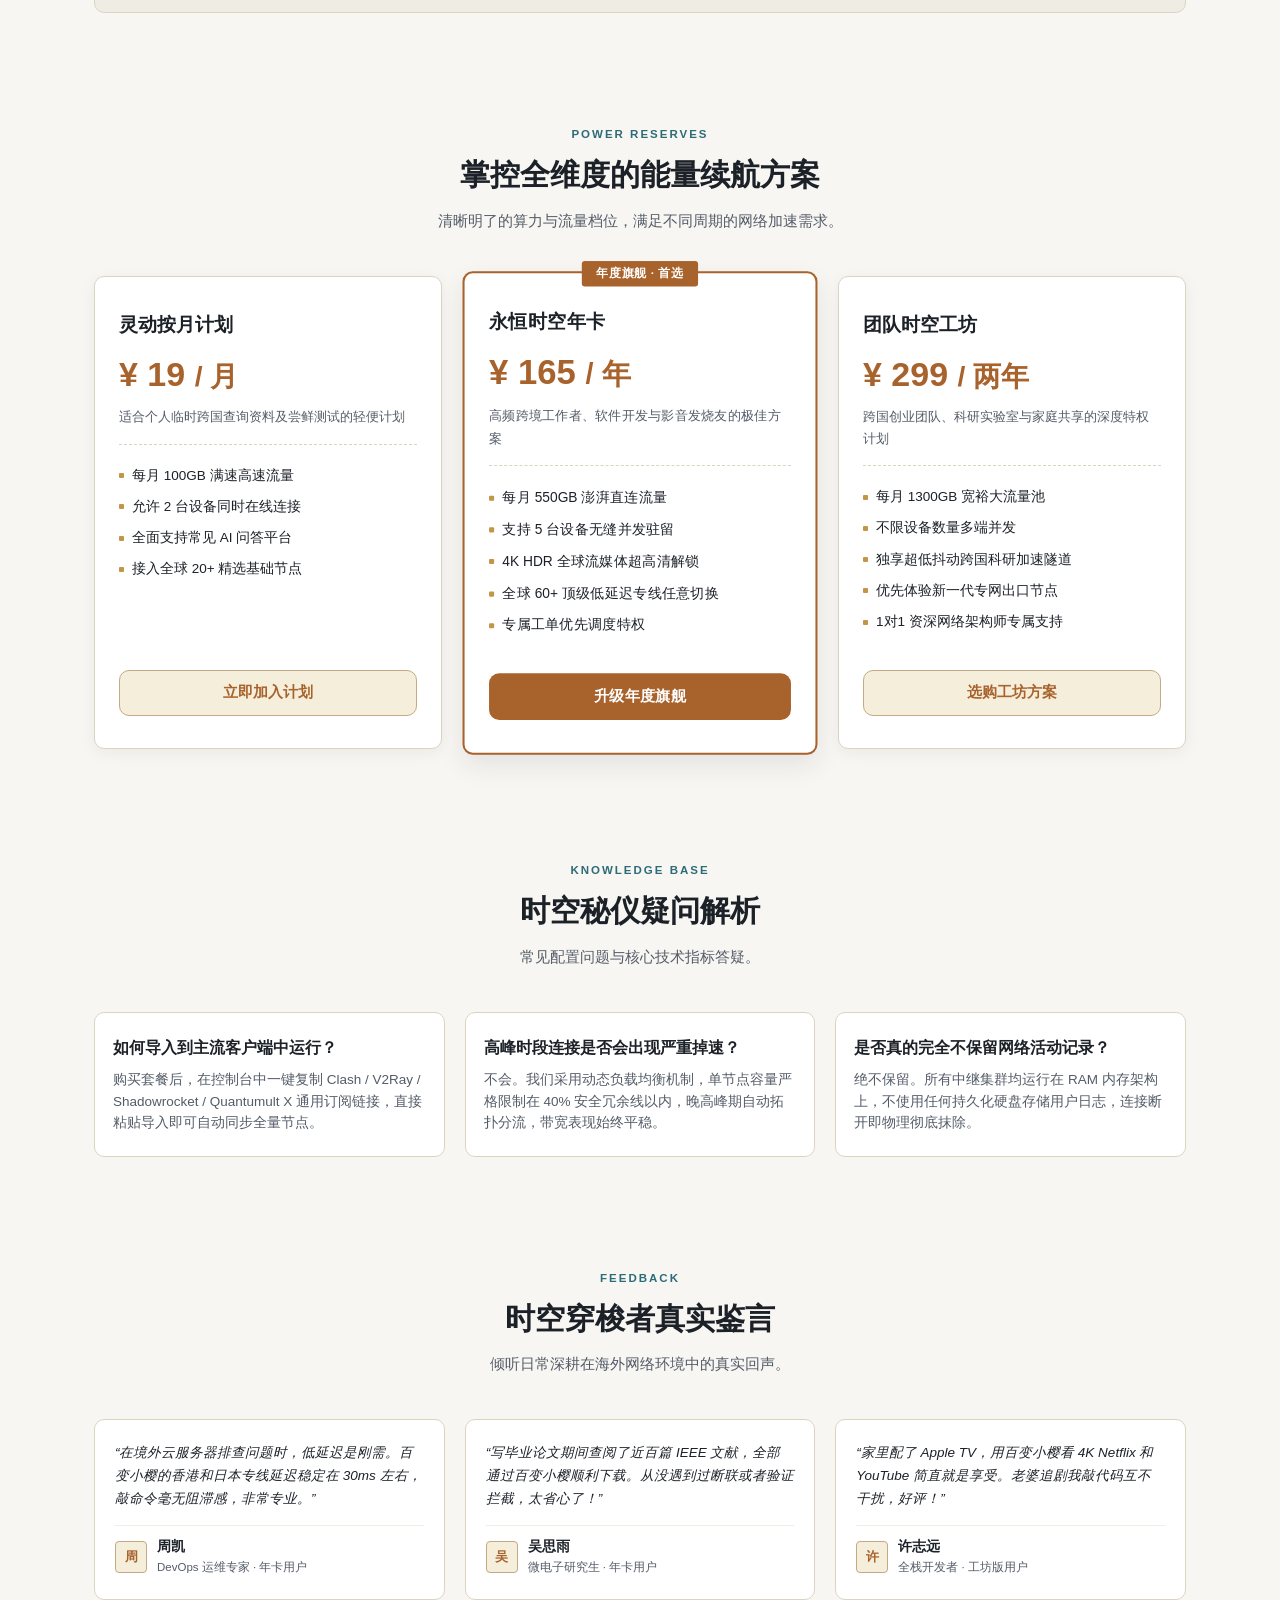
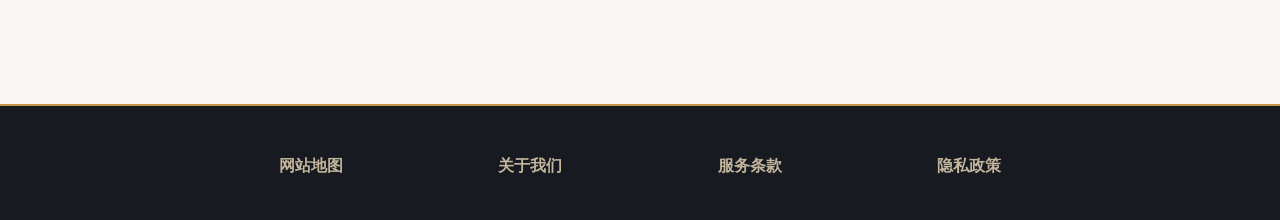
==== commit 0a857db5: "Update hero ladder button to pricing section anchor" ====
--- a/index.html
+++ b/index.html
@@ -112,7 +112,7 @@
         <p class="hero-chrono-paragraph">百变小樱提供免费试用。用一本使用手账记录你的真实体验，再选择适合自己的套餐。</p>
         <div class="chrono-action-bar">
           <a href="https://ww012.twilightaff.com/#/?code=A56DH1Af" target="_blank" rel="nofollow" class="btn-chrono-prime">开始免费试用</a>
-          <a href="https://dajichang.mom/" target="_blank" class="btn-chrono-gauge">2026最新梯子推荐</a>
+          <a href="#pricing" class="btn-chrono-gauge">查看套餐方案</a>
         </div>
       </div>
       <div class="hero-chrono-display">
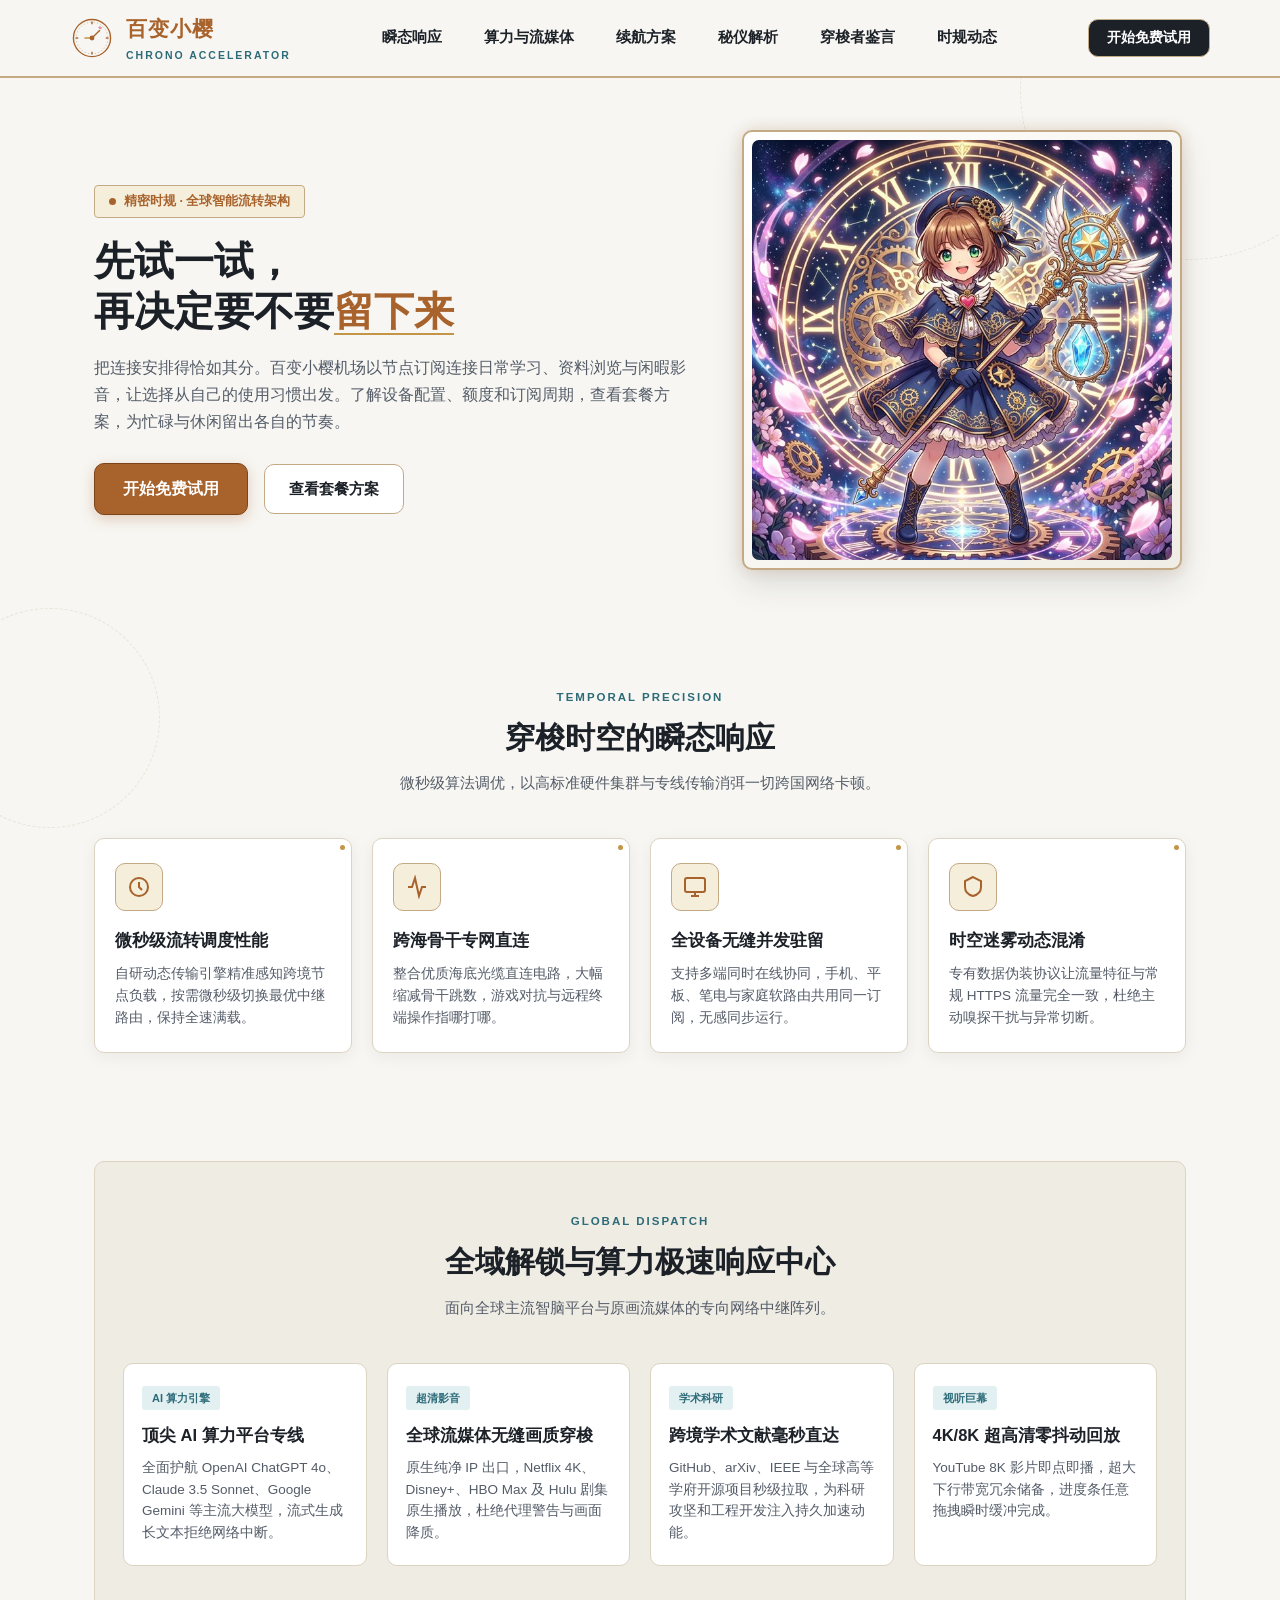
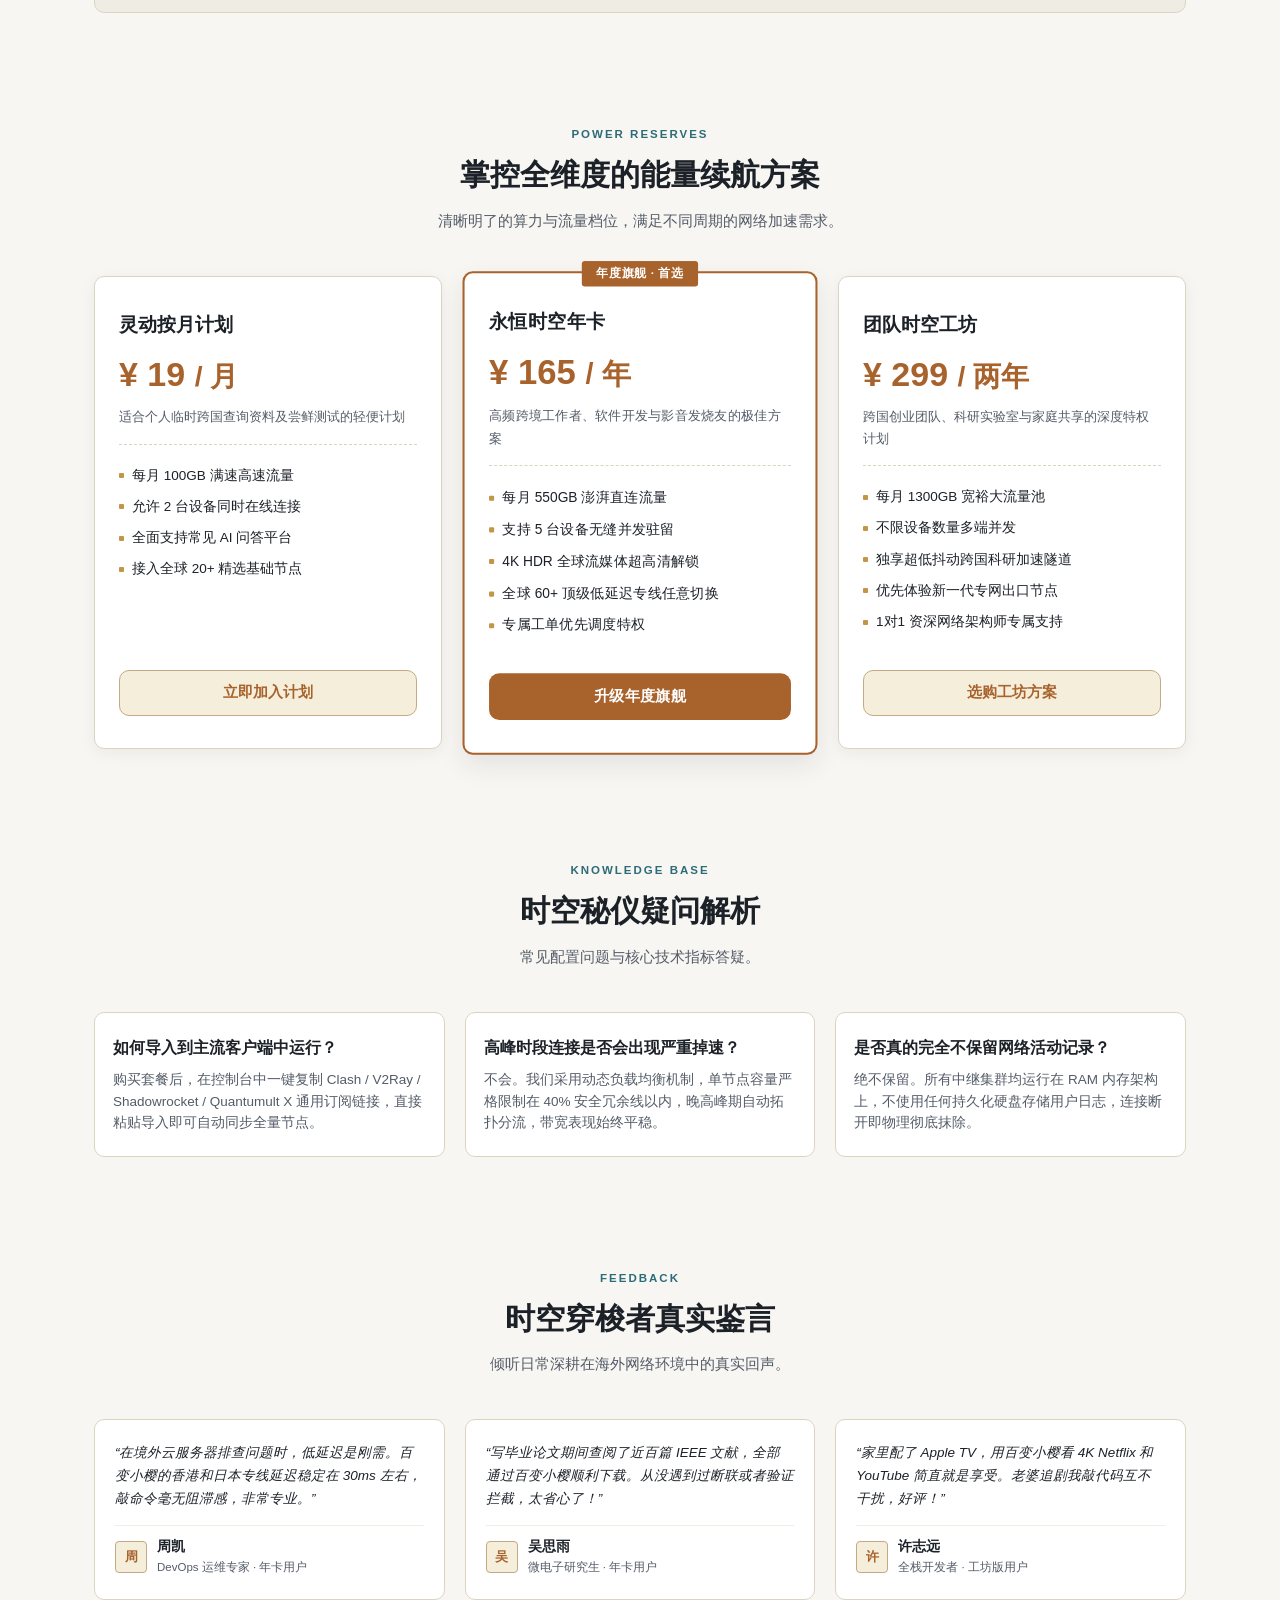
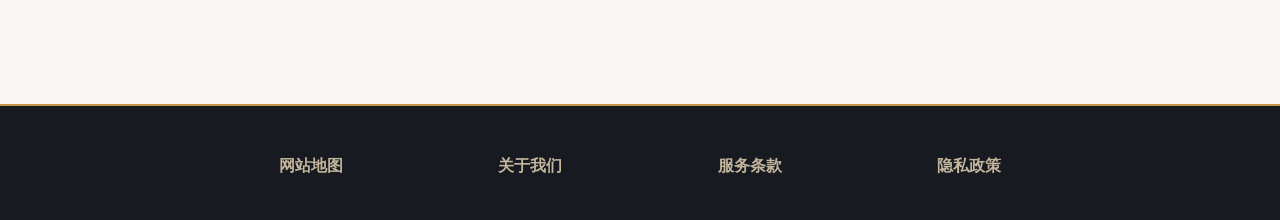
==== commit 23e2483d: "Restore detailed guides and clarify airport homepage introductions" ====
--- a/index.html
+++ b/index.html
@@ -1,31 +1,29 @@
 <!DOCTYPE html>
+
 <html lang="zh-CN">
 <head>
-  <meta charset="UTF-8">
-  <meta name="viewport" content="width=device-width, initial-scale=1.0">
-  <title>百变小樱加速器 - 免费试用、使用手账与网络基础指南</title>
-  <meta name="description" content="百变小樱加速器提供免费试用。站内有 curl 测试代理、IP 与 NAT 解释、使用手账、端口概念和智能家居联网等通俗指南。">
-  <meta name="keywords" content="百变小樱, 小樱加速器, 机场推荐, 免费试用, curl代理, NAT, 端口, 智能家居">
-  <link rel="canonical" href="https://baibianxiaoyin.sbs/">
-  
-  <!-- Open Graph / Facebook / Social Sharing -->
-  <meta property="og:type" content="website">
-  <meta property="og:site_name" content="百变小樱加速器">
-  <meta property="og:locale" content="zh_CN">
-  <meta property="og:url" content="https://baibianxiaoyin.sbs/">
-  <meta property="og:title" content="百变小樱加速器 - 免费试用、使用手账与网络基础指南">
-  <meta property="og:description" content="百变小樱加速器提供免费试用。站内有 curl 测试代理、IP 与 NAT 解释、使用手账、端口概念和智能家居联网等通俗指南。">
-  <meta property="og:image" content="https://baibianxiaoyin.sbs/hero_sakura.jpg">
-  <meta property="og:image:alt" content="百变小樱加速器 - 时空罗盘守护者">
-  
-  <!-- Twitter Card -->
-  <meta name="twitter:card" content="summary_large_image">
-  <meta name="twitter:title" content="百变小樱加速器 - 免费试用、使用手账与网络基础指南">
-  <meta name="twitter:description" content="百变小樱加速器提供免费试用。站内有 curl 测试代理、IP 与 NAT 解释、使用手账、端口概念和智能家居联网等通俗指南。">
-  <meta name="twitter:image" content="https://baibianxiaoyin.sbs/hero_sakura.jpg">
-
-  <!-- Schema.org JSON-LD Structured Data for Google Rich Snippets -->
-  <script type="application/ld+json">
+<meta charset="utf-8"/>
+<meta content="width=device-width, initial-scale=1.0" name="viewport"/>
+<title>百变小樱加速器 - 免费试用、使用手账与网络基础指南</title>
+<meta content="把连接安排得恰如其分。百变小樱机场以节点订阅连接日常学习、资料浏览与闲暇影音，让选择从自己的使用习惯出发。了解设备配置、额度和订阅周期，查看套餐方案，为忙碌与休闲留出各自的节奏。" name="description"/>
+<meta content="百变小樱, 小樱加速器, 机场推荐, 免费试用, curl代理, NAT, 端口, 智能家居" name="keywords"/>
+<link href="https://baibianxiaoyin.sbs/" rel="canonical"/>
+<!-- Open Graph / Facebook / Social Sharing -->
+<meta content="website" property="og:type"/>
+<meta content="百变小樱加速器" property="og:site_name"/>
+<meta content="zh_CN" property="og:locale"/>
+<meta content="https://baibianxiaoyin.sbs/" property="og:url"/>
+<meta content="百变小樱加速器 - 免费试用、使用手账与网络基础指南" property="og:title"/>
+<meta content="把连接安排得恰如其分。百变小樱机场以节点订阅连接日常学习、资料浏览与闲暇影音，让选择从自己的使用习惯出发。了解设备配置、额度和订阅周期，查看套餐方案，为忙碌与休闲留出各自的节奏。" property="og:description"/>
+<meta content="https://baibianxiaoyin.sbs/hero_sakura.jpg" property="og:image"/>
+<meta content="百变小樱加速器 - 时空罗盘守护者" property="og:image:alt"/>
+<!-- Twitter Card -->
+<meta content="summary_large_image" name="twitter:card"/>
+<meta content="百变小樱加速器 - 免费试用、使用手账与网络基础指南" name="twitter:title"/>
+<meta content="把连接安排得恰如其分。百变小樱机场以节点订阅连接日常学习、资料浏览与闲暇影音，让选择从自己的使用习惯出发。了解设备配置、额度和订阅周期，查看套餐方案，为忙碌与休闲留出各自的节奏。" name="twitter:description"/>
+<meta content="https://baibianxiaoyin.sbs/hero_sakura.jpg" name="twitter:image"/>
+<!-- Schema.org JSON-LD Structured Data for Google Rich Snippets -->
+<script type="application/ld+json">
   {
     "@context": "https://schema.org",
     "@type": "Product",
@@ -53,285 +51,275 @@
     }
   }
   </script>
-  <link rel="stylesheet" href="style.css">
+<link href="style.css" rel="stylesheet"/>
 </head>
 <body>
-
-  <!-- Rotating Gear Dust Backdrop -->
-  <div class="chrono-dust-wrap" aria-hidden="true">
-    <div class="c-gear cg1"></div>
-    <div class="c-gear cg2"></div>
-  </div>
-
-  <!-- Header -->
-  <header class="chrono-nav">
-    <div class="nav-layout">
-      <a href="index.html" class="chrono-logo-anchor" title="百变小樱网络加速器">
-        <svg class="chrono-logo-icon" viewBox="0 0 64 64" fill="none" xmlns="http://www.w3.org/2000/svg">
-          <!-- Outer Roman Gear Rim -->
-          <circle cx="32" cy="32" r="27" stroke="#a8622c" stroke-width="2"/>
-          <circle cx="32" cy="32" r="23" stroke="#c4a985" stroke-width="1" stroke-dasharray="2 3"/>
-          <!-- Roman Numeral Marks -->
-          <line x1="32" y1="8" x2="32" y2="12" stroke="#a8622c" stroke-width="2"/>
-          <line x1="32" y1="52" x2="32" y2="56" stroke="#a8622c" stroke-width="2"/>
-          <line x1="8" y1="32" x2="12" y2="32" stroke="#a8622c" stroke-width="2"/>
-          <line x1="52" y1="32" x2="56" y2="32" stroke="#a8622c" stroke-width="2"/>
-          <!-- Clock Hands with Star & Petal Tip -->
-          <line x1="32" y1="32" x2="43" y2="21" stroke="#a8622c" stroke-width="2" stroke-linecap="round"/>
-          <line x1="32" y1="32" x2="22" y2="32" stroke="#c29547" stroke-width="2.5" stroke-linecap="round"/>
-          <circle cx="32" cy="32" r="3.5" fill="#a8622c"/>
-          <!-- Little Sakura Petal Accent -->
-          <path d="M41 16C41 16 44 14 46 16C47 18 45 20 43 19C42 18 41 16 41 16Z" fill="#e88ca0"/>
-        </svg>
-        <div class="brand-details">
-          <span class="logo-main-text">百变小樱</span>
-          <span class="logo-sub-text">CHRONO ACCELERATOR</span>
-        </div>
-      </a>
-      <nav class="chrono-nav-menu">
-        <a href="#advantages" class="chrono-nav-item">瞬态响应</a>
-        <a href="#streaming" class="chrono-nav-item">算力与流媒体</a>
-        <a href="#pricing" class="chrono-nav-item">续航方案</a>
-        <a href="#faq" class="chrono-nav-item">秘仪解析</a>
-        <a href="#testimonials" class="chrono-nav-item">穿梭者鉴言</a>
-        <a href="dispatch.html" class="chrono-nav-item">时规动态</a>
-      </nav>
-      <a href="https://ww012.twilightaff.com/#/?code=A56DH1Af" target="_blank" rel="nofollow" class="nav-btn-terminal">开始免费试用</a>
-    </div>
-  </header>
-
-  <main>
-    <!-- Astrolabe Hero Section -->
-    <article class="astrolabe-hero">
-      <div class="hero-chrono-text">
-        <div class="status-capsule">
-          <span class="status-dot-dial"></span>
+<!-- Rotating Gear Dust Backdrop -->
+<div aria-hidden="true" class="chrono-dust-wrap">
+<div class="c-gear cg1"></div>
+<div class="c-gear cg2"></div>
+</div>
+<!-- Header -->
+<header class="chrono-nav">
+<div class="nav-layout">
+<a class="chrono-logo-anchor" href="index.html" title="百变小樱网络加速器">
+<svg class="chrono-logo-icon" fill="none" viewbox="0 0 64 64" xmlns="http://www.w3.org/2000/svg">
+<!-- Outer Roman Gear Rim -->
+<circle cx="32" cy="32" r="27" stroke="#a8622c" stroke-width="2"></circle>
+<circle cx="32" cy="32" r="23" stroke="#c4a985" stroke-dasharray="2 3" stroke-width="1"></circle>
+<!-- Roman Numeral Marks -->
+<line stroke="#a8622c" stroke-width="2" x1="32" x2="32" y1="8" y2="12"></line>
+<line stroke="#a8622c" stroke-width="2" x1="32" x2="32" y1="52" y2="56"></line>
+<line stroke="#a8622c" stroke-width="2" x1="8" x2="12" y1="32" y2="32"></line>
+<line stroke="#a8622c" stroke-width="2" x1="52" x2="56" y1="32" y2="32"></line>
+<!-- Clock Hands with Star & Petal Tip -->
+<line stroke="#a8622c" stroke-linecap="round" stroke-width="2" x1="32" x2="43" y1="32" y2="21"></line>
+<line stroke="#c29547" stroke-linecap="round" stroke-width="2.5" x1="32" x2="22" y1="32" y2="32"></line>
+<circle cx="32" cy="32" fill="#a8622c" r="3.5"></circle>
+<!-- Little Sakura Petal Accent -->
+<path d="M41 16C41 16 44 14 46 16C47 18 45 20 43 19C42 18 41 16 41 16Z" fill="#e88ca0"></path>
+</svg>
+<div class="brand-details">
+<span class="logo-main-text">百变小樱</span>
+<span class="logo-sub-text">CHRONO ACCELERATOR</span>
+</div>
+</a>
+<nav class="chrono-nav-menu">
+<a class="chrono-nav-item" href="#advantages">瞬态响应</a>
+<a class="chrono-nav-item" href="#streaming">算力与流媒体</a>
+<a class="chrono-nav-item" href="#pricing">续航方案</a>
+<a class="chrono-nav-item" href="#faq">秘仪解析</a>
+<a class="chrono-nav-item" href="#testimonials">穿梭者鉴言</a>
+<a class="chrono-nav-item" href="dispatch.html">时规动态</a>
+</nav>
+<a class="nav-btn-terminal" href="https://ww012.twilightaff.com/#/?code=A56DH1Af" rel="nofollow" target="_blank">开始免费试用</a>
+</div>
+</header>
+<main>
+<!-- Astrolabe Hero Section -->
+<article class="astrolabe-hero">
+<div class="hero-chrono-text">
+<div class="status-capsule">
+<span class="status-dot-dial"></span>
           精密时规 · 全球智能流转架构
         </div>
-        <h1 class="hero-chrono-heading">先试一试，<br>再决定要不要<span>留下来</span></h1>
-        <p class="hero-chrono-paragraph">百变小樱提供免费试用。用一本使用手账记录你的真实体验，再选择适合自己的套餐。</p>
-        <div class="chrono-action-bar">
-          <a href="https://ww012.twilightaff.com/#/?code=A56DH1Af" target="_blank" rel="nofollow" class="btn-chrono-prime">开始免费试用</a>
-          <a href="#pricing" class="btn-chrono-gauge">查看套餐方案</a>
-        </div>
-      </div>
-      <div class="hero-chrono-display">
-        <div class="chrono-stage-frame">
-          <img src="hero_sakura.jpg" alt="百变小樱网络加速器 - 时空罗盘天球调度视觉" class="chrono-stage-img" width="440" height="440" fetchpriority="high">
-        </div>
-      </div>
-    </article>
-
-    <!-- Core Advantages (Random 4 Cards) -->
-    <section class="chrono-section" id="advantages">
-      <div class="section-dial-header">
-        <span class="dial-tag">TEMPORAL PRECISION</span>
-        <h2 class="dial-title">穿梭时空的瞬态响应</h2>
-        <p class="dial-desc">微秒级算法调优，以高标准硬件集群与专线传输消弭一切跨国网络卡顿。</p>
-      </div>
-      <div class="chrono-matrix">
-        <div class="matrix-card">
-          <div class="chrono-icon-badge">
-            <svg viewBox="0 0 24 24" fill="none" stroke="#a8622c" stroke-width="2">
-              <circle cx="12" cy="12" r="9"/>
-              <path d="M12 7V12L15 15"/>
-            </svg>
-          </div>
-          <h3>微秒级流转调度性能</h3>
-          <p>自研动态传输引擎精准感知跨境节点负载，按需微秒级切换最优中继路由，保持全速满载。</p>
-        </div>
-        <div class="matrix-card">
-          <div class="chrono-icon-badge">
-            <svg viewBox="0 0 24 24" fill="none" stroke="#a8622c" stroke-width="2">
-              <path d="M3 12H7L10 3L14 21L17 12H21"/>
-            </svg>
-          </div>
-          <h3>跨海骨干专网直连</h3>
-          <p>整合优质海底光缆直连电路，大幅缩减骨干跳数，游戏对抗与远程终端操作指哪打哪。</p>
-        </div>
-        <div class="matrix-card">
-          <div class="chrono-icon-badge">
-            <svg viewBox="0 0 24 24" fill="none" stroke="#a8622c" stroke-width="2">
-              <rect x="2" y="3" width="20" height="14" rx="2"/>
-              <line x1="8" y1="21" x2="16" y2="21"/>
-              <line x1="12" y1="17" x2="12" y2="21"/>
-            </svg>
-          </div>
-          <h3>全设备无缝并发驻留</h3>
-          <p>支持多端同时在线协同，手机、平板、笔电与家庭软路由共用同一订阅，无感同步运行。</p>
-        </div>
-        <div class="matrix-card">
-          <div class="chrono-icon-badge">
-            <svg viewBox="0 0 24 24" fill="none" stroke="#a8622c" stroke-width="2">
-              <path d="M12 2L4 6V12C4 17 8 20 12 21C16 20 20 17 20 12V6L12 2Z"/>
-            </svg>
-          </div>
-          <h3>时空迷雾动态混淆</h3>
-          <p>专有数据伪装协议让流量特征与常规 HTTPS 流量完全一致，杜绝主动嗅探干扰与异常切断。</p>
-        </div>
-      </div>
-    </section>
-
-    <!-- Streaming & AI Cards (Random 4 Cards) -->
-    <section class="chrono-section" id="streaming">
-      <div class="streaming-chrono-deck">
-        <div class="section-dial-header">
-          <span class="dial-tag">GLOBAL DISPATCH</span>
-          <h2 class="dial-title">全域解锁与算力极速响应中心</h2>
-          <p class="dial-desc">面向全球主流智脑平台与原画流媒体的专向网络中继阵列。</p>
-        </div>
-        <div class="stream-matrix">
-          <div class="stream-node-card">
-            <span class="node-chip">AI 算力引擎</span>
-            <h3>顶尖 AI 算力平台专线</h3>
-            <p>全面护航 OpenAI ChatGPT 4o、Claude 3.5 Sonnet、Google Gemini 等主流大模型，流式生成长文本拒绝网络中断。</p>
-          </div>
-          <div class="stream-node-card">
-            <span class="node-chip">超清影音</span>
-            <h3>全球流媒体无缝画质穿梭</h3>
-            <p>原生纯净 IP 出口，Netflix 4K、Disney+、HBO Max 及 Hulu 剧集原生播放，杜绝代理警告与画面降质。</p>
-          </div>
-          <div class="stream-node-card">
-            <span class="node-chip">学术科研</span>
-            <h3>跨境学术文献毫秒直达</h3>
-            <p>GitHub、arXiv、IEEE 与全球高等学府开源项目秒级拉取，为科研攻坚和工程开发注入持久加速动能。</p>
-          </div>
-          <div class="stream-node-card">
-            <span class="node-chip">视听巨幕</span>
-            <h3>4K/8K 超高清零抖动回放</h3>
-            <p>YouTube 8K 影片即点即播，超大下行带宽冗余储备，进度条任意拖拽瞬时缓冲完成。</p>
-          </div>
-        </div>
-      </div>
-    </section>
-
-    <!-- Pricing Section (Must Have 3) -->
-    <section class="chrono-section" id="pricing">
-      <div class="section-dial-header">
-        <span class="dial-tag">POWER RESERVES</span>
-        <h2 class="dial-title">掌控全维度的能量续航方案</h2>
-        <p class="dial-desc">清晰明了的算力与流量档位，满足不同周期的网络加速需求。</p>
-      </div>
-      <div class="chronometer-grid">
-        <!-- Tier 1 -->
-        <div class="chrono-plan-cell">
-          <h3 class="plan-title-chrono">灵动按月计划</h3>
-          <div class="plan-price-chrono">¥ 19 <small>/ 月</small></div>
-          <p class="plan-desc-chrono">适合个人临时跨国查询资料及尝鲜测试的轻便计划</p>
-          <ul class="spec-list">
-            <li><span class="gear-bullet"></span>每月 100GB 满速高速流量</li>
-            <li><span class="gear-bullet"></span>允许 2 台设备同时在线连接</li>
-            <li><span class="gear-bullet"></span>全面支持常见 AI 问答平台</li>
-            <li><span class="gear-bullet"></span>接入全球 20+ 精选基础节点</li>
-          </ul>
-          <a href="https://ww012.twilightaff.com/#/?code=A56DH1Af" target="_blank" rel="nofollow" class="chrono-btn btn-sub-cell">立即加入计划</a>
-        </div>
-        <!-- Tier 2 (Featured) -->
-        <div class="chrono-plan-cell chronos-flagship">
-          <div class="flagship-label">年度旗舰 · 首选</div>
-          <h3 class="plan-title-chrono">永恒时空年卡</h3>
-          <div class="plan-price-chrono">¥ 165 <small>/ 年</small></div>
-          <p class="plan-desc-chrono">高频跨境工作者、软件开发与影音发烧友的极佳方案</p>
-          <ul class="spec-list">
-            <li><span class="gear-bullet"></span>每月 550GB 澎湃直连流量</li>
-            <li><span class="gear-bullet"></span>支持 5 台设备无缝并发驻留</li>
-            <li><span class="gear-bullet"></span>4K HDR 全球流媒体超高清解锁</li>
-            <li><span class="gear-bullet"></span>全球 60+ 顶级低延迟专线任意切换</li>
-            <li><span class="gear-bullet"></span>专属工单优先调度特权</li>
-          </ul>
-          <a href="https://ww012.twilightaff.com/#/?code=A56DH1Af" target="_blank" rel="nofollow" class="chrono-btn btn-flagship-cell">升级年度旗舰</a>
-        </div>
-        <!-- Tier 3 -->
-        <div class="chrono-plan-cell">
-          <h3 class="plan-title-chrono">团队时空工坊</h3>
-          <div class="plan-price-chrono">¥ 299 <small>/ 两年</small></div>
-          <p class="plan-desc-chrono">跨国创业团队、科研实验室与家庭共享的深度特权计划</p>
-          <ul class="spec-list">
-            <li><span class="gear-bullet"></span>每月 1300GB 宽裕大流量池</li>
-            <li><span class="gear-bullet"></span>不限设备数量多端并发</li>
-            <li><span class="gear-bullet"></span>独享超低抖动跨国科研加速隧道</li>
-            <li><span class="gear-bullet"></span>优先体验新一代专网出口节点</li>
-            <li><span class="gear-bullet"></span>1对1 资深网络架构师专属支持</li>
-          </ul>
-          <a href="https://ww012.twilightaff.com/#/?code=A56DH1Af" target="_blank" rel="nofollow" class="chrono-btn btn-sub-cell">选购工坊方案</a>
-        </div>
-      </div>
-    </section>
-
-    <!-- FAQ Section (Random 3) -->
-    <section class="chrono-section" id="faq">
-      <div class="section-dial-header">
-        <span class="dial-tag">KNOWLEDGE BASE</span>
-        <h2 class="dial-title">时空秘仪疑问解析</h2>
-        <p class="dial-desc">常见配置问题与核心技术指标答疑。</p>
-      </div>
-      <div class="chrono-faq-list">
-        <div class="chrono-faq-item">
-          <h3>如何导入到主流客户端中运行？</h3>
-          <p>购买套餐后，在控制台中一键复制 Clash / V2Ray / Shadowrocket / Quantumult X 通用订阅链接，直接粘贴导入即可自动同步全量节点。</p>
-        </div>
-        <div class="chrono-faq-item">
-          <h3>高峰时段连接是否会出现严重掉速？</h3>
-          <p>不会。我们采用动态负载均衡机制，单节点容量严格限制在 40% 安全冗余线以内，晚高峰期自动拓扑分流，带宽表现始终平稳。</p>
-        </div>
-        <div class="chrono-faq-item">
-          <h3>是否真的完全不保留网络活动记录？</h3>
-          <p>绝不保留。所有中继集群均运行在 RAM 内存架构上，不使用任何持久化硬盘存储用户日志，连接断开即物理彻底抹除。</p>
-        </div>
-      </div>
-    </section>
-
-    <!-- Testimonials (Random 3) -->
-    <section class="chrono-section" id="testimonials">
-      <div class="section-dial-header">
-        <span class="dial-tag">FEEDBACK</span>
-        <h2 class="dial-title">时空穿梭者真实鉴言</h2>
-        <p class="dial-desc">倾听日常深耕在海外网络环境中的真实回声。</p>
-      </div>
-      <div class="traveller-grid">
-        <div class="traveller-card">
-          <p class="traveller-quote">“在境外云服务器排查问题时，低延迟是刚需。百变小樱的香港和日本专线延迟稳定在 30ms 左右，敲命令毫无阻滞感，非常专业。”</p>
-          <div class="traveller-foot">
-            <div class="traveller-badge">周</div>
-            <div class="traveller-meta">
-              <h4>周凯</h4>
-              <p>DevOps 运维专家 · 年卡用户</p>
-            </div>
-          </div>
-        </div>
-        <div class="traveller-card">
-          <p class="traveller-quote">“写毕业论文期间查阅了近百篇 IEEE 文献，全部通过百变小樱顺利下载。从没遇到过断联或者验证拦截，太省心了！”</p>
-          <div class="traveller-foot">
-            <div class="traveller-badge">吴</div>
-            <div class="traveller-meta">
-              <h4>吴思雨</h4>
-              <p>微电子研究生 · 年卡用户</p>
-            </div>
-          </div>
-        </div>
-        <div class="traveller-card">
-          <p class="traveller-quote">“家里配了 Apple TV，用百变小樱看 4K Netflix 和 YouTube 简直就是享受。老婆追剧我敲代码互不干扰，好评！”</p>
-          <div class="traveller-foot">
-            <div class="traveller-badge">许</div>
-            <div class="traveller-meta">
-              <h4>许志远</h4>
-              <p>全栈开发者 · 工坊版用户</p>
-            </div>
-          </div>
-        </div>
-      </div>
-    </section>
-  </main>
-
-  <!-- Footer - Strictly ONLY the four titles required -->
-  <footer class="chrono-dock">
-    <div class="dock-content">
-      <a href="sitemap.html" class="dock-title-link">网站地图</a>
-      <a href="about.html" class="dock-title-link">关于我们</a>
-      <a href="terms.html" class="dock-title-link">服务条款</a>
-      <a href="privacy.html" class="dock-title-link">隐私政策</a>
-    </div>
-  </footer>
-
+<h1 class="hero-chrono-heading">先试一试，<br/>再决定要不要<span>留下来</span></h1>
+<p class="hero-chrono-paragraph">把连接安排得恰如其分。百变小樱机场以节点订阅连接日常学习、资料浏览与闲暇影音，让选择从自己的使用习惯出发。了解设备配置、额度和订阅周期，查看套餐方案，为忙碌与休闲留出各自的节奏。</p>
+<div class="chrono-action-bar">
+<a class="btn-chrono-prime" href="https://ww012.twilightaff.com/#/?code=A56DH1Af" rel="nofollow" target="_blank">开始免费试用</a>
+<a class="btn-chrono-gauge" href="#pricing">查看套餐方案</a>
+</div>
+</div>
+<div class="hero-chrono-display">
+<div class="chrono-stage-frame">
+<img alt="百变小樱网络加速器 - 时空罗盘天球调度视觉" class="chrono-stage-img" fetchpriority="high" height="440" src="hero_sakura.jpg" width="440"/>
+</div>
+</div>
+</article>
+<!-- Core Advantages (Random 4 Cards) -->
+<section class="chrono-section" id="advantages">
+<div class="section-dial-header">
+<span class="dial-tag">TEMPORAL PRECISION</span>
+<h2 class="dial-title">穿梭时空的瞬态响应</h2>
+<p class="dial-desc">微秒级算法调优，以高标准硬件集群与专线传输消弭一切跨国网络卡顿。</p>
+</div>
+<div class="chrono-matrix">
+<div class="matrix-card">
+<div class="chrono-icon-badge">
+<svg fill="none" stroke="#a8622c" stroke-width="2" viewbox="0 0 24 24">
+<circle cx="12" cy="12" r="9"></circle>
+<path d="M12 7V12L15 15"></path>
+</svg>
+</div>
+<h3>微秒级流转调度性能</h3>
+<p>自研动态传输引擎精准感知跨境节点负载，按需微秒级切换最优中继路由，保持全速满载。</p>
+</div>
+<div class="matrix-card">
+<div class="chrono-icon-badge">
+<svg fill="none" stroke="#a8622c" stroke-width="2" viewbox="0 0 24 24">
+<path d="M3 12H7L10 3L14 21L17 12H21"></path>
+</svg>
+</div>
+<h3>跨海骨干专网直连</h3>
+<p>整合优质海底光缆直连电路，大幅缩减骨干跳数，游戏对抗与远程终端操作指哪打哪。</p>
+</div>
+<div class="matrix-card">
+<div class="chrono-icon-badge">
+<svg fill="none" stroke="#a8622c" stroke-width="2" viewbox="0 0 24 24">
+<rect height="14" rx="2" width="20" x="2" y="3"></rect>
+<line x1="8" x2="16" y1="21" y2="21"></line>
+<line x1="12" x2="12" y1="17" y2="21"></line>
+</svg>
+</div>
+<h3>全设备无缝并发驻留</h3>
+<p>支持多端同时在线协同，手机、平板、笔电与家庭软路由共用同一订阅，无感同步运行。</p>
+</div>
+<div class="matrix-card">
+<div class="chrono-icon-badge">
+<svg fill="none" stroke="#a8622c" stroke-width="2" viewbox="0 0 24 24">
+<path d="M12 2L4 6V12C4 17 8 20 12 21C16 20 20 17 20 12V6L12 2Z"></path>
+</svg>
+</div>
+<h3>时空迷雾动态混淆</h3>
+<p>专有数据伪装协议让流量特征与常规 HTTPS 流量完全一致，杜绝主动嗅探干扰与异常切断。</p>
+</div>
+</div>
+</section>
+<!-- Streaming & AI Cards (Random 4 Cards) -->
+<section class="chrono-section" id="streaming">
+<div class="streaming-chrono-deck">
+<div class="section-dial-header">
+<span class="dial-tag">GLOBAL DISPATCH</span>
+<h2 class="dial-title">全域解锁与算力极速响应中心</h2>
+<p class="dial-desc">面向全球主流智脑平台与原画流媒体的专向网络中继阵列。</p>
+</div>
+<div class="stream-matrix">
+<div class="stream-node-card">
+<span class="node-chip">AI 算力引擎</span>
+<h3>顶尖 AI 算力平台专线</h3>
+<p>全面护航 OpenAI ChatGPT 4o、Claude 3.5 Sonnet、Google Gemini 等主流大模型，流式生成长文本拒绝网络中断。</p>
+</div>
+<div class="stream-node-card">
+<span class="node-chip">超清影音</span>
+<h3>全球流媒体无缝画质穿梭</h3>
+<p>原生纯净 IP 出口，Netflix 4K、Disney+、HBO Max 及 Hulu 剧集原生播放，杜绝代理警告与画面降质。</p>
+</div>
+<div class="stream-node-card">
+<span class="node-chip">学术科研</span>
+<h3>跨境学术文献毫秒直达</h3>
+<p>GitHub、arXiv、IEEE 与全球高等学府开源项目秒级拉取，为科研攻坚和工程开发注入持久加速动能。</p>
+</div>
+<div class="stream-node-card">
+<span class="node-chip">视听巨幕</span>
+<h3>4K/8K 超高清零抖动回放</h3>
+<p>YouTube 8K 影片即点即播，超大下行带宽冗余储备，进度条任意拖拽瞬时缓冲完成。</p>
+</div>
+</div>
+</div>
+</section>
+<!-- Pricing Section (Must Have 3) -->
+<section class="chrono-section" id="pricing">
+<div class="section-dial-header">
+<span class="dial-tag">POWER RESERVES</span>
+<h2 class="dial-title">掌控全维度的能量续航方案</h2>
+<p class="dial-desc">清晰明了的算力与流量档位，满足不同周期的网络加速需求。</p>
+</div>
+<div class="chronometer-grid">
+<!-- Tier 1 -->
+<div class="chrono-plan-cell">
+<h3 class="plan-title-chrono">灵动按月计划</h3>
+<div class="plan-price-chrono">¥ 19 <small>/ 月</small></div>
+<p class="plan-desc-chrono">适合个人临时跨国查询资料及尝鲜测试的轻便计划</p>
+<ul class="spec-list">
+<li><span class="gear-bullet"></span>每月 100GB 满速高速流量</li>
+<li><span class="gear-bullet"></span>允许 2 台设备同时在线连接</li>
+<li><span class="gear-bullet"></span>全面支持常见 AI 问答平台</li>
+<li><span class="gear-bullet"></span>接入全球 20+ 精选基础节点</li>
+</ul>
+<a class="chrono-btn btn-sub-cell" href="https://ww012.twilightaff.com/#/?code=A56DH1Af" rel="nofollow" target="_blank">立即加入计划</a>
+</div>
+<!-- Tier 2 (Featured) -->
+<div class="chrono-plan-cell chronos-flagship">
+<div class="flagship-label">年度旗舰 · 首选</div>
+<h3 class="plan-title-chrono">永恒时空年卡</h3>
+<div class="plan-price-chrono">¥ 165 <small>/ 年</small></div>
+<p class="plan-desc-chrono">高频跨境工作者、软件开发与影音发烧友的极佳方案</p>
+<ul class="spec-list">
+<li><span class="gear-bullet"></span>每月 550GB 澎湃直连流量</li>
+<li><span class="gear-bullet"></span>支持 5 台设备无缝并发驻留</li>
+<li><span class="gear-bullet"></span>4K HDR 全球流媒体超高清解锁</li>
+<li><span class="gear-bullet"></span>全球 60+ 顶级低延迟专线任意切换</li>
+<li><span class="gear-bullet"></span>专属工单优先调度特权</li>
+</ul>
+<a class="chrono-btn btn-flagship-cell" href="https://ww012.twilightaff.com/#/?code=A56DH1Af" rel="nofollow" target="_blank">升级年度旗舰</a>
+</div>
+<!-- Tier 3 -->
+<div class="chrono-plan-cell">
+<h3 class="plan-title-chrono">团队时空工坊</h3>
+<div class="plan-price-chrono">¥ 299 <small>/ 两年</small></div>
+<p class="plan-desc-chrono">跨国创业团队、科研实验室与家庭共享的深度特权计划</p>
+<ul class="spec-list">
+<li><span class="gear-bullet"></span>每月 1300GB 宽裕大流量池</li>
+<li><span class="gear-bullet"></span>不限设备数量多端并发</li>
+<li><span class="gear-bullet"></span>独享超低抖动跨国科研加速隧道</li>
+<li><span class="gear-bullet"></span>优先体验新一代专网出口节点</li>
+<li><span class="gear-bullet"></span>1对1 资深网络架构师专属支持</li>
+</ul>
+<a class="chrono-btn btn-sub-cell" href="https://ww012.twilightaff.com/#/?code=A56DH1Af" rel="nofollow" target="_blank">选购工坊方案</a>
+</div>
+</div>
+</section>
+<!-- FAQ Section (Random 3) -->
+<section class="chrono-section" id="faq">
+<div class="section-dial-header">
+<span class="dial-tag">KNOWLEDGE BASE</span>
+<h2 class="dial-title">时空秘仪疑问解析</h2>
+<p class="dial-desc">常见配置问题与核心技术指标答疑。</p>
+</div>
+<div class="chrono-faq-list">
+<div class="chrono-faq-item">
+<h3>如何导入到主流客户端中运行？</h3>
+<p>购买套餐后，在控制台中一键复制 Clash / V2Ray / Shadowrocket / Quantumult X 通用订阅链接，直接粘贴导入即可自动同步全量节点。</p>
+</div>
+<div class="chrono-faq-item">
+<h3>高峰时段连接是否会出现严重掉速？</h3>
+<p>不会。我们采用动态负载均衡机制，单节点容量严格限制在 40% 安全冗余线以内，晚高峰期自动拓扑分流，带宽表现始终平稳。</p>
+</div>
+<div class="chrono-faq-item">
+<h3>是否真的完全不保留网络活动记录？</h3>
+<p>绝不保留。所有中继集群均运行在 RAM 内存架构上，不使用任何持久化硬盘存储用户日志，连接断开即物理彻底抹除。</p>
+</div>
+</div>
+</section>
+<!-- Testimonials (Random 3) -->
+<section class="chrono-section" id="testimonials">
+<div class="section-dial-header">
+<span class="dial-tag">FEEDBACK</span>
+<h2 class="dial-title">时空穿梭者真实鉴言</h2>
+<p class="dial-desc">倾听日常深耕在海外网络环境中的真实回声。</p>
+</div>
+<div class="traveller-grid">
+<div class="traveller-card">
+<p class="traveller-quote">“在境外云服务器排查问题时，低延迟是刚需。百变小樱的香港和日本专线延迟稳定在 30ms 左右，敲命令毫无阻滞感，非常专业。”</p>
+<div class="traveller-foot">
+<div class="traveller-badge">周</div>
+<div class="traveller-meta">
+<h4>周凯</h4>
+<p>DevOps 运维专家 · 年卡用户</p>
+</div>
+</div>
+</div>
+<div class="traveller-card">
+<p class="traveller-quote">“写毕业论文期间查阅了近百篇 IEEE 文献，全部通过百变小樱顺利下载。从没遇到过断联或者验证拦截，太省心了！”</p>
+<div class="traveller-foot">
+<div class="traveller-badge">吴</div>
+<div class="traveller-meta">
+<h4>吴思雨</h4>
+<p>微电子研究生 · 年卡用户</p>
+</div>
+</div>
+</div>
+<div class="traveller-card">
+<p class="traveller-quote">“家里配了 Apple TV，用百变小樱看 4K Netflix 和 YouTube 简直就是享受。老婆追剧我敲代码互不干扰，好评！”</p>
+<div class="traveller-foot">
+<div class="traveller-badge">许</div>
+<div class="traveller-meta">
+<h4>许志远</h4>
+<p>全栈开发者 · 工坊版用户</p>
+</div>
+</div>
+</div>
+</div>
+</section>
+</main>
+<!-- Footer - Strictly ONLY the four titles required -->
+<footer class="chrono-dock">
+<div class="dock-content">
+<a class="dock-title-link" href="sitemap.html">网站地图</a>
+<a class="dock-title-link" href="about.html">关于我们</a>
+<a class="dock-title-link" href="terms.html">服务条款</a>
+<a class="dock-title-link" href="privacy.html">隐私政策</a>
+</div>
+</footer>
 </body>
 </html>
